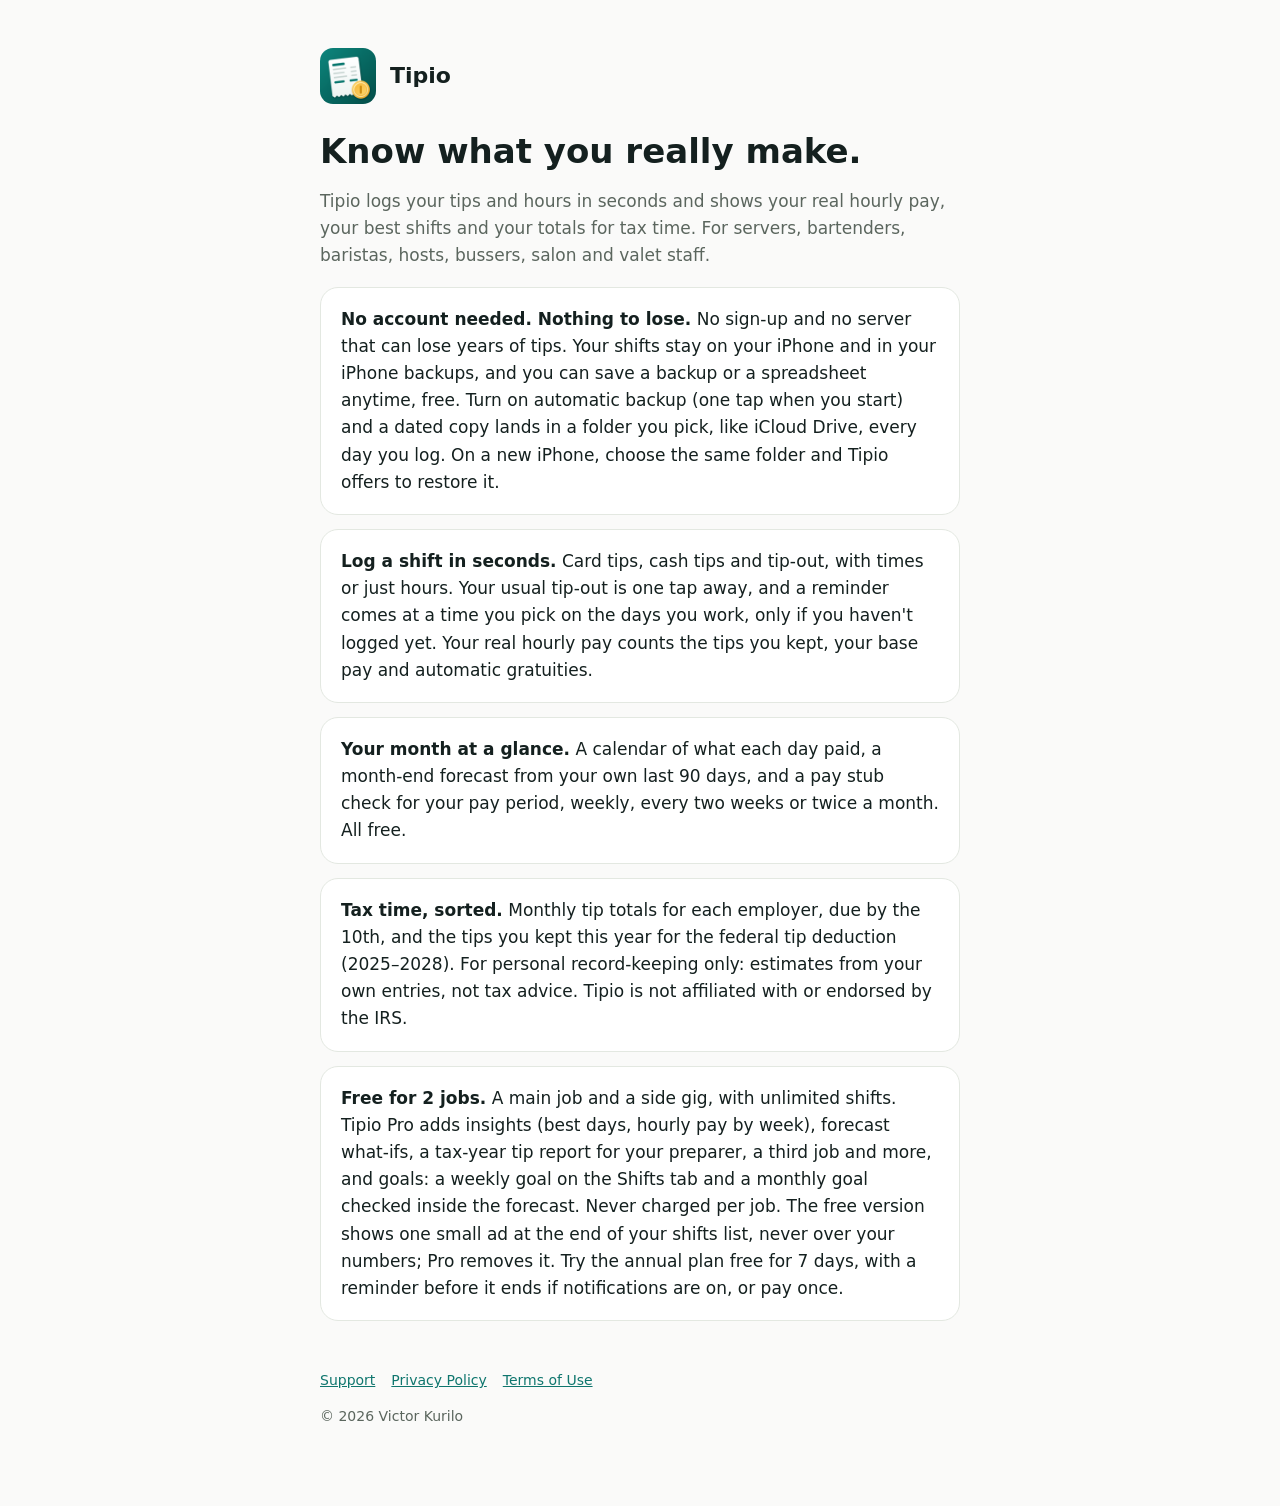
==== tipio/index.html @ 18633068 "Tipio privacy policy, support and home pages" ====
<!doctype html>
<html lang="en"><head>
<meta charset="utf-8"><meta name="viewport" content="width=device-width, initial-scale=1">
<title>Tipio — Tip Tracker & Log</title>
<meta name="description" content="Know what you really make. Tipio logs tips and hours in seconds, shows your real hourly pay and keeps your monthly and tax-year tip totals. No account needed, nothing to lose.">
<link rel="icon" href="favicon.png"><link rel="apple-touch-icon" href="apple-touch-icon.png"><link rel="stylesheet" href="style.css">
</head><body><main>
<header><img src="icon.png" alt=""><a href="./">Tipio</a></header>
<h1>Know what you really make.</h1>
<p>Tipio logs your tips and hours in seconds and shows your real hourly pay, your best shifts and your totals for tax time. For servers, bartenders, baristas, hosts, bussers, salon and valet staff.</p>
<div class="card"><strong>No account needed. Nothing to lose.</strong> No sign-up and no server that can lose years of tips. Your shifts stay on your iPhone and in your iPhone backups, and you can save a backup or a spreadsheet anytime, free. Turn on automatic backup (one tap when you start) and a dated copy lands in a folder you pick, like iCloud Drive, every day you log. On a new iPhone, choose the same folder and Tipio offers to restore it.</div>
<div class="card"><strong>Log a shift in seconds.</strong> Card tips, cash tips and tip-out, with times or just hours. Your usual tip-out is one tap away, and a reminder comes at a time you pick on the days you work, only if you haven't logged yet. Your real hourly pay counts the tips you kept, your base pay and automatic gratuities.</div>
<div class="card"><strong>Your month at a glance.</strong> A calendar of what each day paid, a month-end forecast from your own last 90 days, and a pay stub check for your pay period, weekly, every two weeks or twice a month. All free.</div>
<div class="card"><strong>Tax time, sorted.</strong> Monthly tip totals for each employer, due by the 10th, and the tips you kept this year for the federal tip deduction (2025–2028). For personal record-keeping only: estimates from your own entries, not tax advice. Tipio is not affiliated with or endorsed by the IRS.</div>
<div class="card"><strong>Free for 2 jobs.</strong> A main job and a side gig, with unlimited shifts. Tipio Pro adds insights (best days, hourly pay by week), forecast what-ifs, a tax-year tip report for your preparer, a third job and more, and goals: a weekly goal on the Shifts tab and a monthly goal checked inside the forecast. Never charged per job. The free version shows one small ad at the end of your shifts list, never over your numbers; Pro removes it. Try the annual plan free for 7 days, with a reminder before it ends if notifications are on, or pay once.</div>
<footer><nav><a href="support.html">Support</a><a href="privacy.html">Privacy Policy</a><a href="https://www.apple.com/legal/internet-services/itunes/dev/stdeula/">Terms of Use</a></nav><p>© 2026 Victor Kurilo</p></footer>
</main></body></html>
---- tipio/style.css ----
:root { --bg:#fafaf9; --ink:#14201f; --sub:#5b665e; --accent:#0f766e; --card:#ffffff; --line:#e3e8e1; }
@media (prefers-color-scheme: dark) { :root { --bg:#121315; --ink:#eef3ef; --sub:#a3b0a7; --accent:#2dd4bf; --card:#1c1d20; --line:#2a2c30; } }
* { box-sizing: border-box; }
body { margin:0; background:var(--bg); color:var(--ink); font:17px/1.6 -apple-system, BlinkMacSystemFont, "Segoe UI", system-ui, sans-serif; }
main { max-width: 680px; margin: 0 auto; padding: 48px 20px 64px; }
header { display:flex; align-items:center; gap:14px; margin-bottom: 28px; }
header img { width:56px; height:56px; border-radius:13px; }
header a { color:inherit; text-decoration:none; font-weight:700; font-size:22px; }
h1 { font-size: 34px; line-height:1.15; margin: 8px 0 12px; }
h2 { font-size: 20px; margin-top: 32px; }
p, li { color: var(--sub); } strong { color: var(--ink); }
a { color: var(--accent); }
.card { background:var(--card); border:1px solid var(--line); border-radius:18px; padding: 18px 20px; margin: 14px 0; }
.cta { display:inline-block; background:var(--accent); color:#fff; padding:12px 20px; border-radius:12px; text-decoration:none; font-weight:600; }
footer { margin-top: 48px; font-size: 14px; color: var(--sub); }
nav a { margin-right: 16px; }
.toc { display:flex; flex-wrap:wrap; gap:6px 16px; font-size:15px; margin: 18px 0 8px; }
.toc a { margin:0; }
.table { overflow-x:auto; margin: 14px 0; }
table { border-collapse:collapse; width:100%; font-size:15px; color:var(--sub); }
th, td { text-align:left; vertical-align:top; padding:8px 10px; border-bottom:1px solid var(--line); }
th { color:var(--ink); }
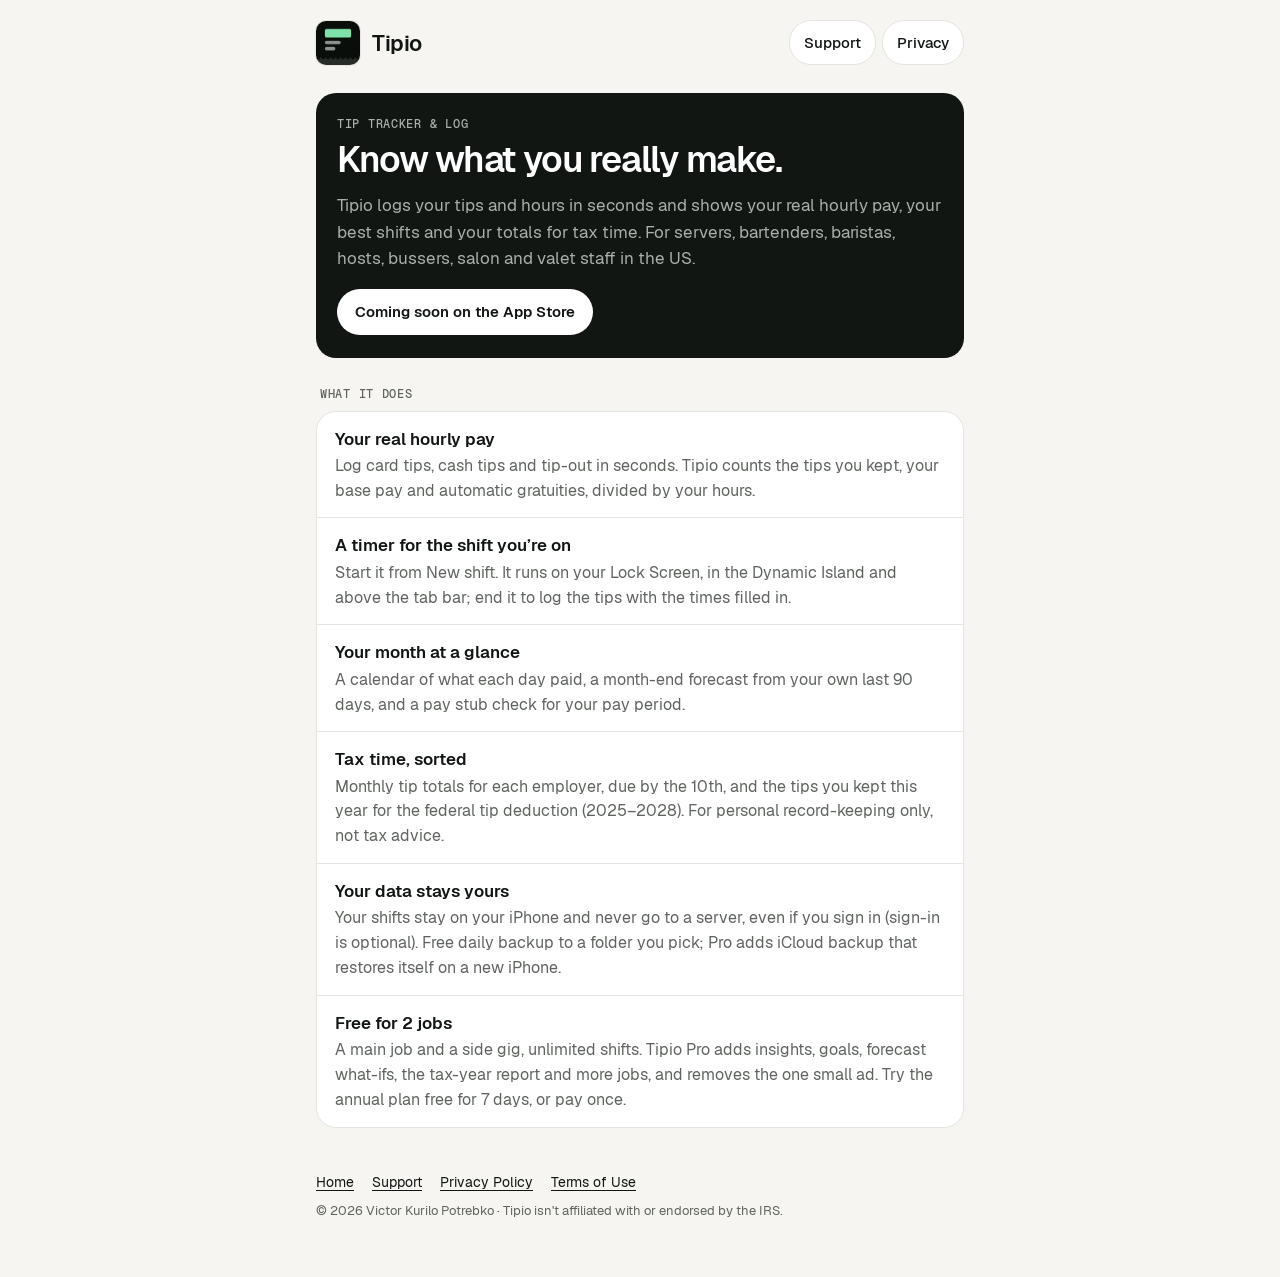
==== commit b32bb6c6: "Tipio pages in the app's look: icon, fonts, colours; FAQ from the app" ====
--- a/tipio/index.html
+++ b/tipio/index.html
@@ -1,17 +1,25 @@
 <!doctype html>
 <html lang="en"><head>
 <meta charset="utf-8"><meta name="viewport" content="width=device-width, initial-scale=1">
-<title>Tipio — Tip Tracker & Log</title>
-<meta name="description" content="Know what you really make. Tipio logs tips and hours in seconds, shows your real hourly pay and keeps your monthly and tax-year tip totals. No account needed, nothing to lose.">
-<link rel="icon" href="favicon.png"><link rel="apple-touch-icon" href="apple-touch-icon.png"><link rel="stylesheet" href="style.css">
+<title>Tipio: Tip Tracker &amp; Log</title>
+<meta name="description" content="Know what you really make. Tipio logs tips and hours in seconds, shows your real hourly pay and keeps your monthly and tax-year tip totals.">
+<meta name="theme-color" content="#F6F5F1" media="(prefers-color-scheme: light)">
+<meta name="theme-color" content="#0B1220" media="(prefers-color-scheme: dark)">
+<link rel="icon" href="favicon.png"><link rel="apple-touch-icon" href="apple-touch-icon.png">
+<link rel="stylesheet" href="style.css">
 </head><body><main>
-<header><img src="icon.png" alt=""><a href="./">Tipio</a></header>
-<h1>Know what you really make.</h1>
-<p>Tipio logs your tips and hours in seconds and shows your real hourly pay, your best shifts and your totals for tax time. For servers, bartenders, baristas, hosts, bussers, salon and valet staff.</p>
-<div class="card"><strong>No account needed. Nothing to lose.</strong> No sign-up and no server that can lose years of tips. Your shifts stay on your iPhone and in your iPhone backups, and you can save a backup or a spreadsheet anytime, free. Turn on automatic backup (one tap when you start) and a dated copy lands in a folder you pick, like iCloud Drive, every day you log. On a new iPhone, choose the same folder and Tipio offers to restore it.</div>
-<div class="card"><strong>Log a shift in seconds.</strong> Card tips, cash tips and tip-out, with times or just hours. Your usual tip-out is one tap away, and a reminder comes at a time you pick on the days you work, only if you haven't logged yet. Your real hourly pay counts the tips you kept, your base pay and automatic gratuities.</div>
-<div class="card"><strong>Your month at a glance.</strong> A calendar of what each day paid, a month-end forecast from your own last 90 days, and a pay stub check for your pay period, weekly, every two weeks or twice a month. All free.</div>
-<div class="card"><strong>Tax time, sorted.</strong> Monthly tip totals for each employer, due by the 10th, and the tips you kept this year for the federal tip deduction (2025–2028). For personal record-keeping only: estimates from your own entries, not tax advice. Tipio is not affiliated with or endorsed by the IRS.</div>
-<div class="card"><strong>Free for 2 jobs.</strong> A main job and a side gig, with unlimited shifts. Tipio Pro adds insights (best days, hourly pay by week), forecast what-ifs, a tax-year tip report for your preparer, a third job and more, and goals: a weekly goal on the Shifts tab and a monthly goal checked inside the forecast. Never charged per job. The free version shows one small ad at the end of your shifts list, never over your numbers; Pro removes it. Try the annual plan free for 7 days, with a reminder before it ends if notifications are on, or pay once.</div>
-<footer><nav><a href="support.html">Support</a><a href="privacy.html">Privacy Policy</a><a href="https://www.apple.com/legal/internet-services/itunes/dev/stdeula/">Terms of Use</a></nav><p>© 2026 Victor Kurilo</p></footer>
+<header class="top"><a class="brand" href="./"><img src="icon.png" alt="" width="44" height="44"><span>Tipio</span></a>
+<nav aria-label="Site"><a href="support.html">Support</a><a href="privacy.html">Privacy</a></nav></header>
+
+<section class="hero card ink"><p class="label on-ink">Tip tracker &amp; log</p><h1>Know what you really make.</h1><p>Tipio logs your tips and hours in seconds and shows your real hourly pay, your best shifts and your totals for tax time. For servers, bartenders, baristas, hosts, bussers, salon and valet staff in the US.</p><p class="soon">Coming soon on the App Store</p></section>
+<p class="label">What it does</p><div class="card list">
+<div class="row"><strong>Your real hourly pay</strong><p>Log card tips, cash tips and tip-out in seconds. Tipio counts the tips you kept, your base pay and automatic gratuities, divided by your hours.</p></div>
+<div class="row"><strong>A timer for the shift you’re on</strong><p>Start it from New shift. It runs on your Lock Screen, in the Dynamic Island and above the tab bar; end it to log the tips with the times filled in.</p></div>
+<div class="row"><strong>Your month at a glance</strong><p>A calendar of what each day paid, a month-end forecast from your own last 90 days, and a pay stub check for your pay period.</p></div>
+<div class="row"><strong>Tax time, sorted</strong><p>Monthly tip totals for each employer, due by the 10th, and the tips you kept this year for the federal tip deduction (2025–2028). For personal record-keeping only, not tax advice.</p></div>
+<div class="row"><strong>Your data stays yours</strong><p>Your shifts stay on your iPhone and never go to a server, even if you sign in (sign-in is optional). Free daily backup to a folder you pick; Pro adds iCloud backup that restores itself on a new iPhone.</p></div>
+<div class="row"><strong>Free for 2 jobs</strong><p>A main job and a side gig, unlimited shifts. Tipio Pro adds insights, goals, forecast what-ifs, the tax-year report and more jobs, and removes the one small ad. Try the annual plan free for 7 days, or pay once.</p></div>
+</div>
+<footer><nav aria-label="Legal"><a href="./">Home</a><a href="support.html">Support</a><a href="privacy.html">Privacy Policy</a><a href="https://www.apple.com/legal/internet-services/itunes/dev/stdeula/">Terms of Use</a></nav>
+<p>© 2026 Victor Kurilo Potrebko · Tipio isn't affiliated with or endorsed by the IRS.</p></footer>
 </main></body></html>
--- a/tipio/style.css
+++ b/tipio/style.css
@@ -1,22 +1,98 @@
-:root { --bg:#fafaf9; --ink:#14201f; --sub:#5b665e; --accent:#0f766e; --card:#ffffff; --line:#e3e8e1; }
-@media (prefers-color-scheme: dark) { :root { --bg:#121315; --ink:#eef3ef; --sub:#a3b0a7; --accent:#2dd4bf; --card:#1c1d20; --line:#2a2c30; } }
+/* Tipio's website in the app's own look: light = theme 1 "Ink & Tangerine"
+   (paper, white cards, ink), dark = theme 4 "Midnight Mint" (navy, mint links),
+   Geist with Geist Mono section labels, values from Sources/Shared/DesignSystem/Tokens.swift. */
+@font-face { font-family: "Geist"; src: url("fonts/Geist-Regular.ttf") format("truetype"); font-weight: 400; font-display: swap; }
+@font-face { font-family: "Geist"; src: url("fonts/Geist-Medium.ttf") format("truetype"); font-weight: 500; font-display: swap; }
+@font-face { font-family: "Geist"; src: url("fonts/Geist-SemiBold.ttf") format("truetype"); font-weight: 600; font-display: swap; }
+@font-face { font-family: "Geist Mono"; src: url("fonts/GeistMono-Medium.ttf") format("truetype"); font-weight: 500; font-display: swap; }
+
+:root {
+  --paper: #F6F5F1; --card: #FFFFFF; --edge: #E6E4DE; --ink: #111613; --text: #111613;
+  --muted: #5F645F; --tertiary: #6E746F; --link: #111613; --mint: #7DE0A8;
+  --inkSurface: #111613; --onInk: #FFFFFF; --onInkSec: #A9B0AA; --accent: #FF6A3D;
+  color-scheme: light;
+}
+@media (prefers-color-scheme: dark) {
+  :root {
+    --paper: #0B1220; --card: #141C2E; --edge: #24304A; --ink: #E8EEF8; --text: #E8EEF8;
+    --muted: #94A3B8; --tertiary: #8493AB; --link: #5EEAD4; --mint: #5EEAD4;
+    --inkSurface: #070C17; --onInk: #E8EEF8; --onInkSec: #9FADC1; --accent: #5EEAD4;
+    color-scheme: dark;
+  }
+}
+
 * { box-sizing: border-box; }
-body { margin:0; background:var(--bg); color:var(--ink); font:17px/1.6 -apple-system, BlinkMacSystemFont, "Segoe UI", system-ui, sans-serif; }
-main { max-width: 680px; margin: 0 auto; padding: 48px 20px 64px; }
-header { display:flex; align-items:center; gap:14px; margin-bottom: 28px; }
-header img { width:56px; height:56px; border-radius:13px; }
-header a { color:inherit; text-decoration:none; font-weight:700; font-size:22px; }
-h1 { font-size: 34px; line-height:1.15; margin: 8px 0 12px; }
-h2 { font-size: 20px; margin-top: 32px; }
-p, li { color: var(--sub); } strong { color: var(--ink); }
-a { color: var(--accent); }
-.card { background:var(--card); border:1px solid var(--line); border-radius:18px; padding: 18px 20px; margin: 14px 0; }
-.cta { display:inline-block; background:var(--accent); color:#fff; padding:12px 20px; border-radius:12px; text-decoration:none; font-weight:600; }
-footer { margin-top: 48px; font-size: 14px; color: var(--sub); }
-nav a { margin-right: 16px; }
-.toc { display:flex; flex-wrap:wrap; gap:6px 16px; font-size:15px; margin: 18px 0 8px; }
-.toc a { margin:0; }
-.table { overflow-x:auto; margin: 14px 0; }
-table { border-collapse:collapse; width:100%; font-size:15px; color:var(--sub); }
-th, td { text-align:left; vertical-align:top; padding:8px 10px; border-bottom:1px solid var(--line); }
-th { color:var(--ink); }
+body { margin: 0; background: var(--paper); color: var(--text);
+  font: 17px/1.55 "Geist", -apple-system, BlinkMacSystemFont, system-ui, sans-serif;
+  -webkit-font-smoothing: antialiased; }
+main { max-width: 680px; margin: 0 auto; padding: 20px 16px 56px; }
+a { color: var(--link); text-underline-offset: 3px; text-decoration-thickness: 1px; }
+p { margin: 0 0 10px; }
+p:last-child { margin-bottom: 0; }
+strong { font-weight: 600; color: var(--text); }
+
+/* Header: the app icon and the name, like the welcome screen's mark. */
+.top { display: flex; align-items: center; justify-content: space-between; gap: 12px; margin-bottom: 28px; }
+.brand { display: flex; align-items: center; gap: 12px; color: var(--text); text-decoration: none;
+  font-weight: 600; font-size: 22px; letter-spacing: -0.02em; }
+.brand img { width: 44px; height: 44px; border-radius: 10px; box-shadow: 0 0 0 1px var(--edge); }
+.top nav { display: flex; gap: 6px; }
+.top nav a { text-decoration: none; font-size: 15px; font-weight: 500; color: var(--text);
+  padding: 10px 14px; border-radius: 22px; background: var(--card); border: 1px solid var(--edge); }
+
+h1 { font-size: 34px; line-height: 1.15; font-weight: 600; letter-spacing: -0.04em; margin: 0 0 12px; }
+.lede { color: var(--muted); }
+.meta { font-family: "Geist Mono", ui-monospace, monospace; font-size: 12px; letter-spacing: 0.04em;
+  text-transform: uppercase; color: var(--tertiary); }
+
+/* The app's section label: Geist Mono caps over a card, inset 4 pt. */
+.label { font-family: "Geist Mono", ui-monospace, monospace; font-size: 12px; font-weight: 500;
+  letter-spacing: 0.06em; text-transform: uppercase; color: var(--muted); margin: 28px 4px 8px; line-height: 1.4; }
+h2.label { margin-top: 32px; }
+
+.card { background: var(--card); border: 1px solid var(--edge); border-radius: 20px; }
+.card.pad { padding: 16px 18px; }
+.card p, .card li { color: var(--muted); }
+.card ul { margin: 0; padding-left: 20px; }
+.card li { margin: 6px 0; }
+.small { font-size: 15px; }
+
+/* The ink card (the app's "Best day" card, the timer card). */
+.card.ink { background: var(--inkSurface); border-color: transparent; color: var(--onInk); }
+.card.ink p, .card.ink li { color: var(--onInkSec); }
+.card.ink strong, .card.ink h1 { color: var(--onInk); }
+.card.ink a { color: var(--mint); }
+.label.on-ink { color: var(--mint); margin: 0 0 6px; }
+@media (prefers-color-scheme: dark) { .card.ink { border-color: rgba(94, 234, 212, 0.18); } }
+
+.hero { padding: 22px 20px; margin-bottom: 8px; }
+.hero h1 { font-size: 36px; }
+.soon { display: inline-block; margin-top: 8px !important; padding: 11px 18px; border-radius: 24px;
+  background: var(--onInk); color: var(--inkSurface) !important; font-weight: 600; font-size: 15px; }
+
+/* Rows in a card with hairlines between them, like Settings. */
+.list > * + * { border-top: 1px solid var(--edge); }
+.row { padding: 14px 18px; }
+.row strong { display: block; margin-bottom: 2px; }
+.row p { margin: 0; font-size: 16px; }
+
+/* Help & FAQ rows: the question, a chevron, the answer when open. */
+details summary { list-style: none; cursor: pointer; display: flex; align-items: baseline; justify-content: space-between;
+  gap: 12px; padding: 15px 18px; min-height: 52px; font-weight: 500; color: var(--text); }
+details summary::-webkit-details-marker { display: none; }
+details summary:focus-visible { outline: 2px solid var(--link); outline-offset: -2px; border-radius: 20px; }
+details .chev { flex: none; color: var(--tertiary); transition: transform .2s ease; transform: translateY(2px); }
+details[open] .chev { transform: translateY(2px) rotate(180deg); }
+details p { padding: 0 18px 14px; margin: 0; font-size: 16px; }
+
+/* Policy contents and tables. */
+.toc { display: flex; flex-wrap: wrap; gap: 4px 16px; font-size: 15px; margin: 16px 0 4px; }
+.table { overflow-x: auto; margin: 12px -4px; }
+table { border-collapse: collapse; width: 100%; font-size: 14px; color: var(--muted); min-width: 520px; }
+th, td { text-align: left; vertical-align: top; padding: 8px 10px; border-bottom: 1px solid var(--edge); }
+th { color: var(--text); font-weight: 600; }
+.sec { scroll-margin-top: 16px; }
+
+footer { margin-top: 44px; font-size: 14px; color: var(--muted); }
+footer nav { display: flex; flex-wrap: wrap; gap: 6px 18px; margin-bottom: 8px; }
+footer p { font-size: 13px; }
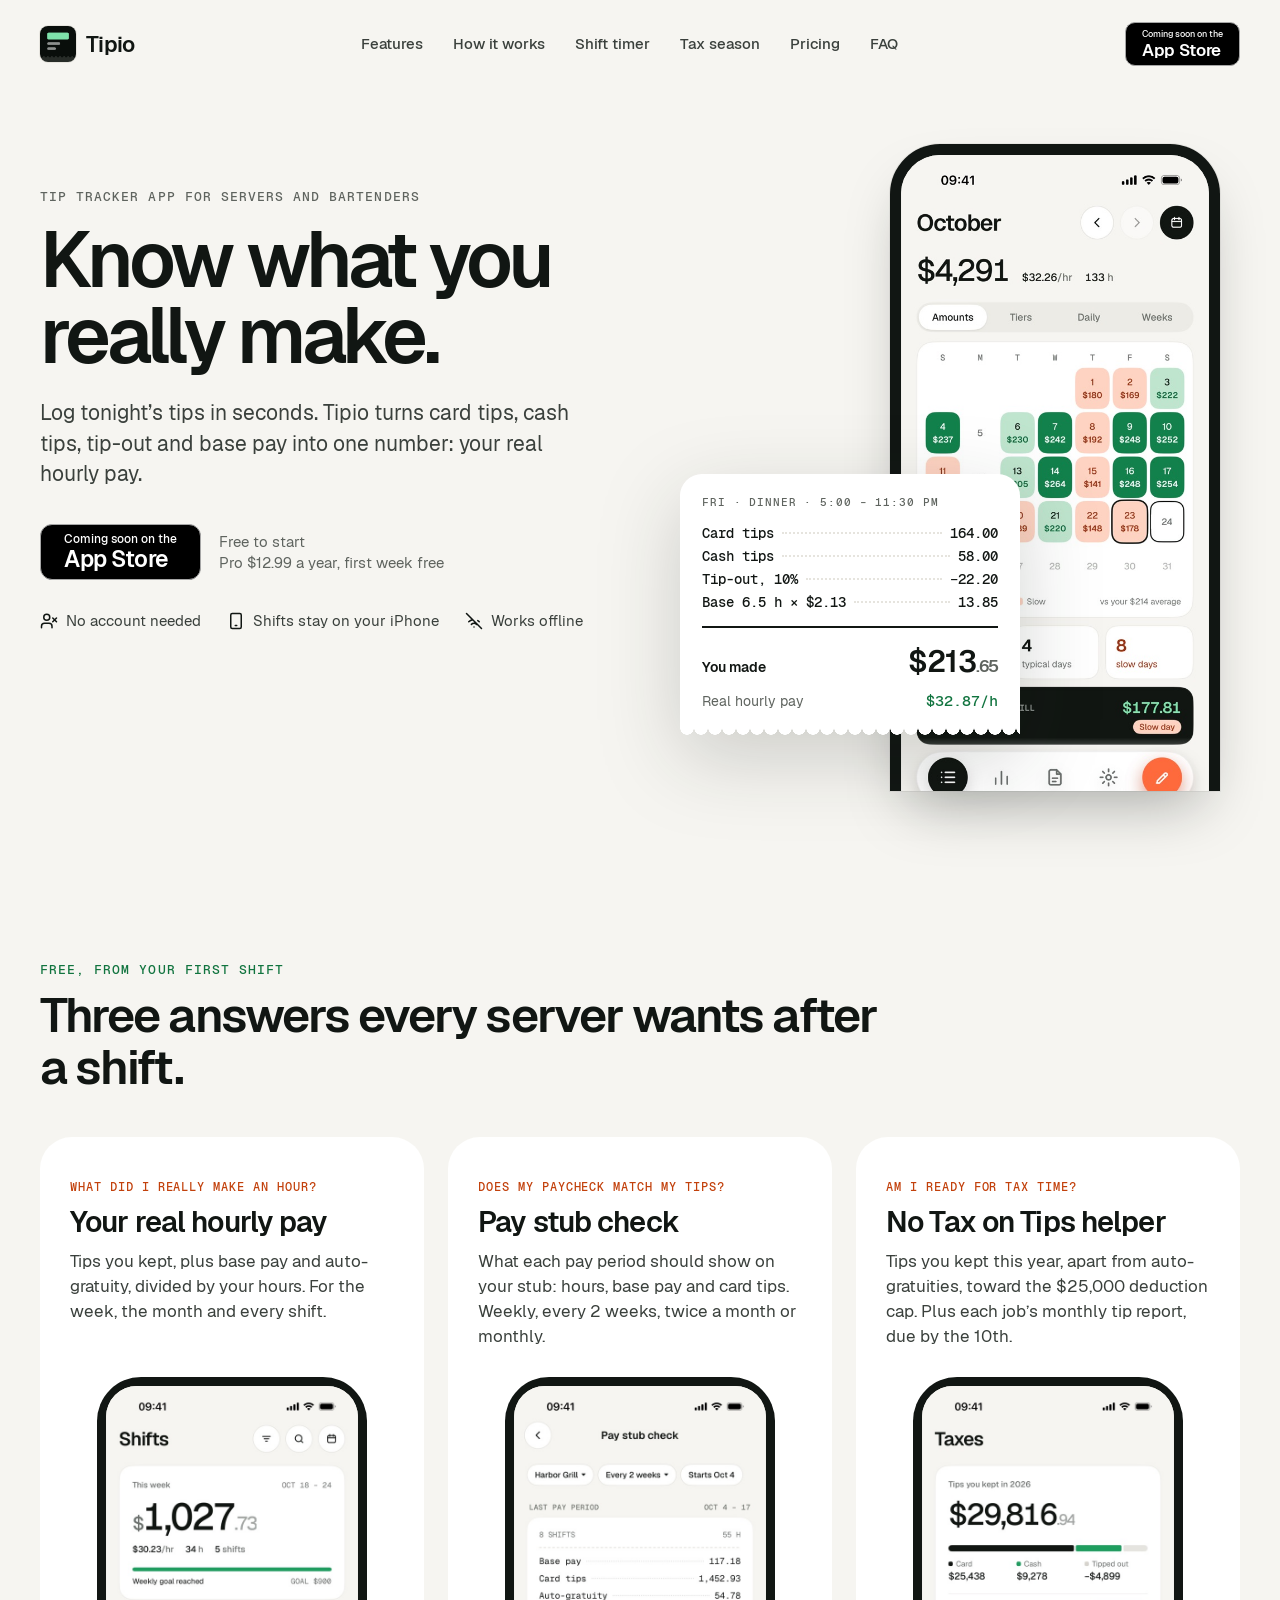
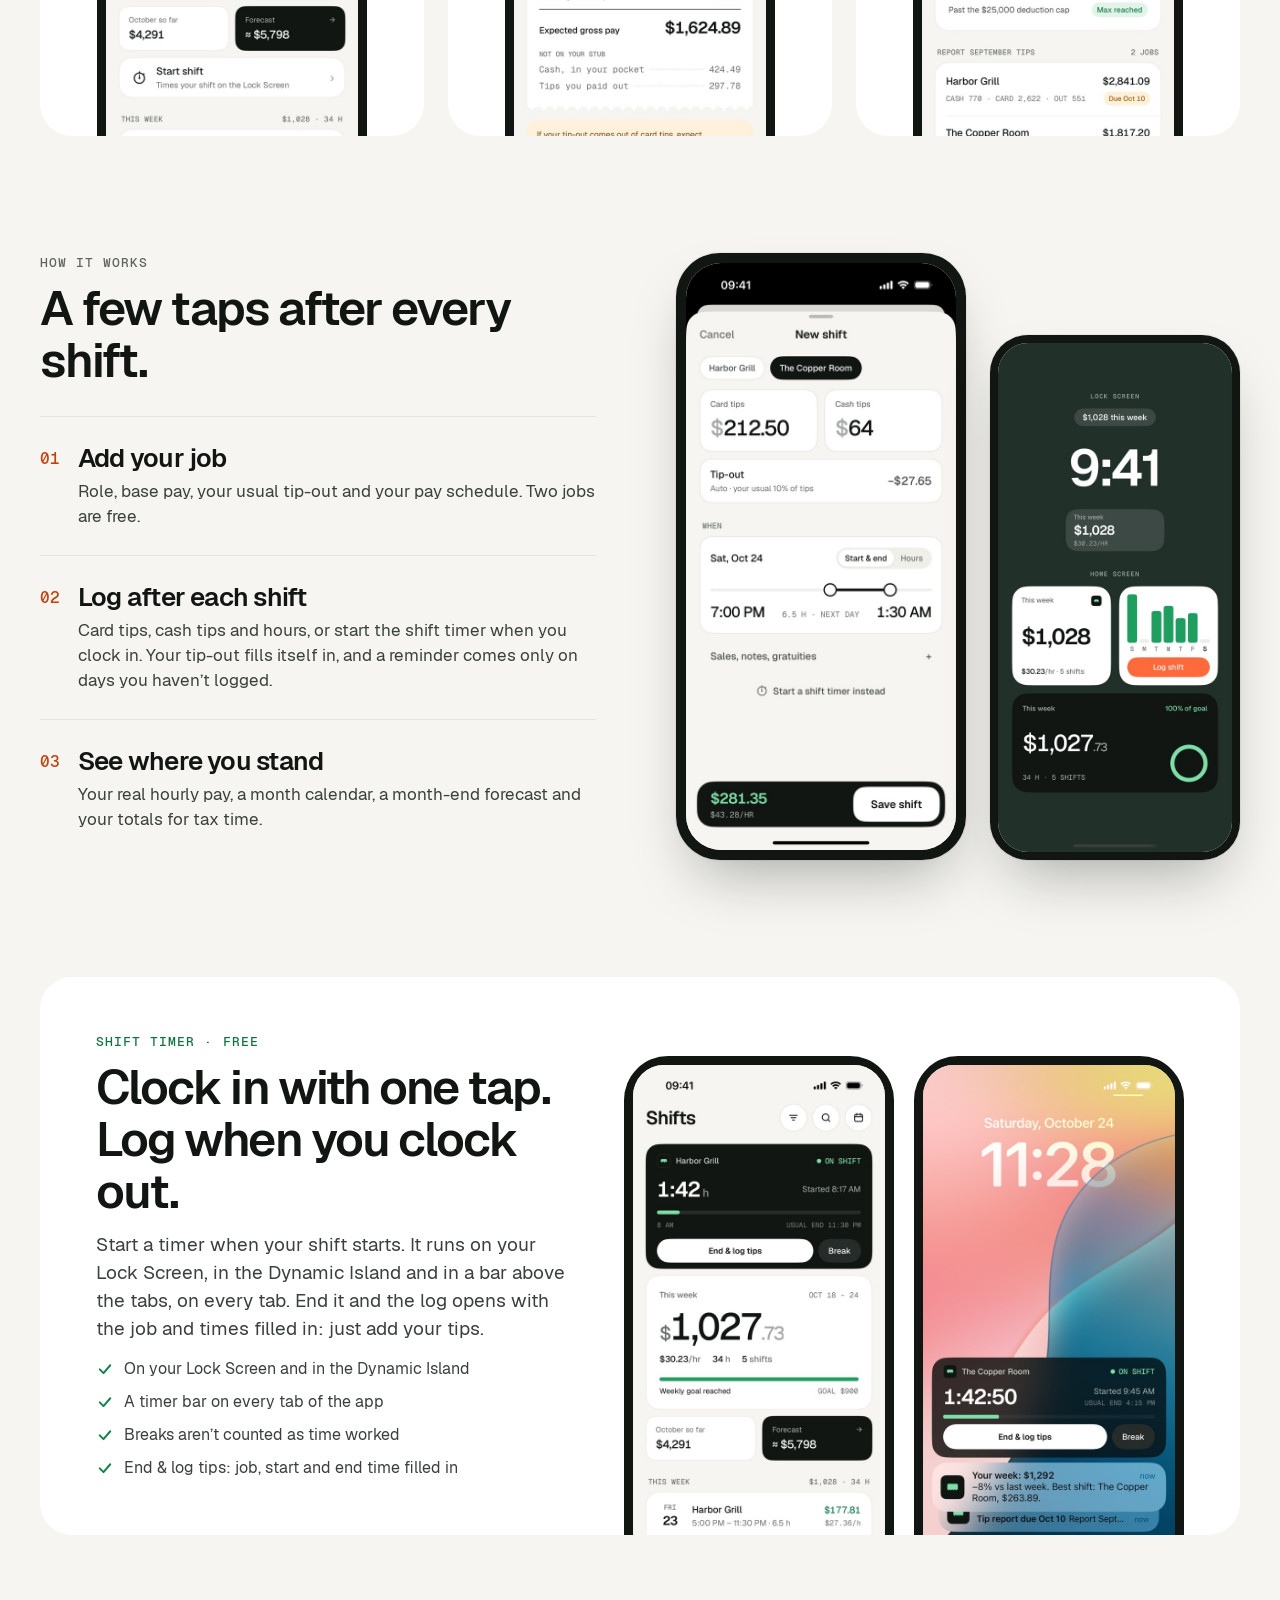
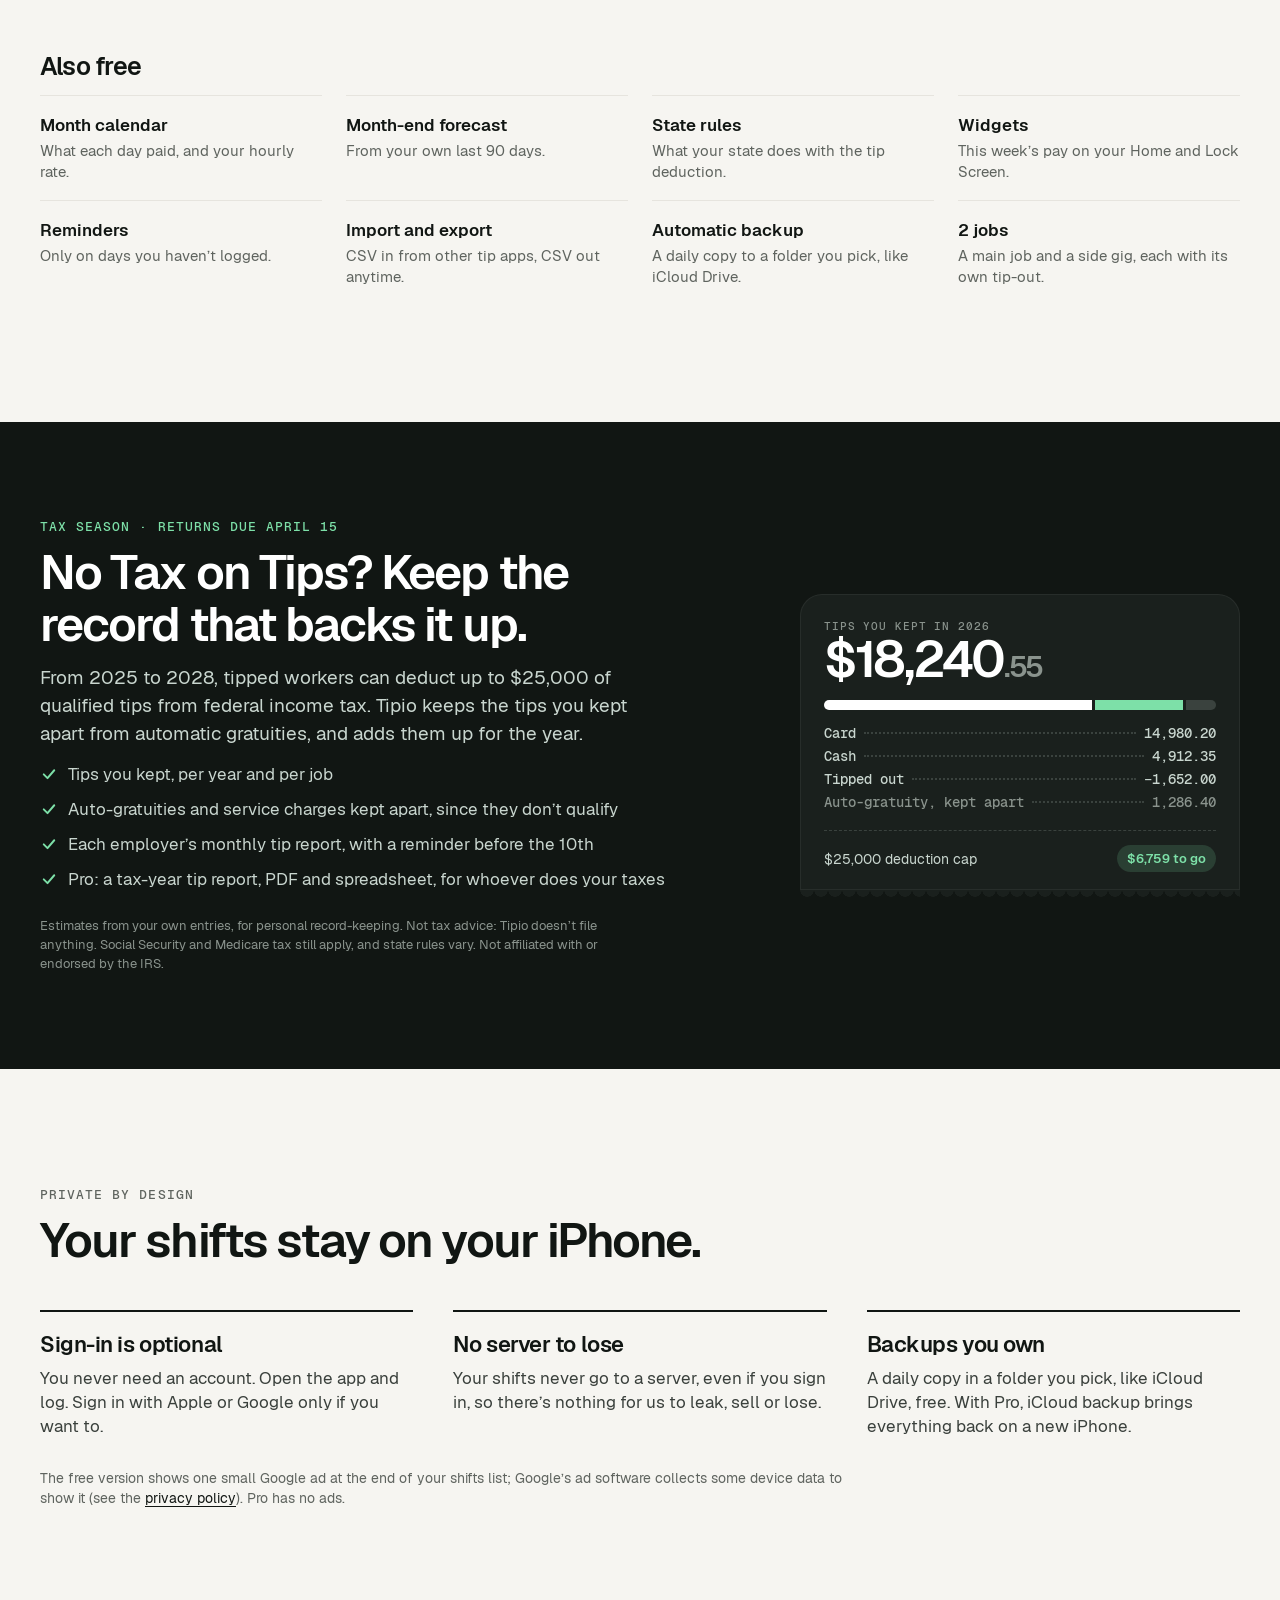
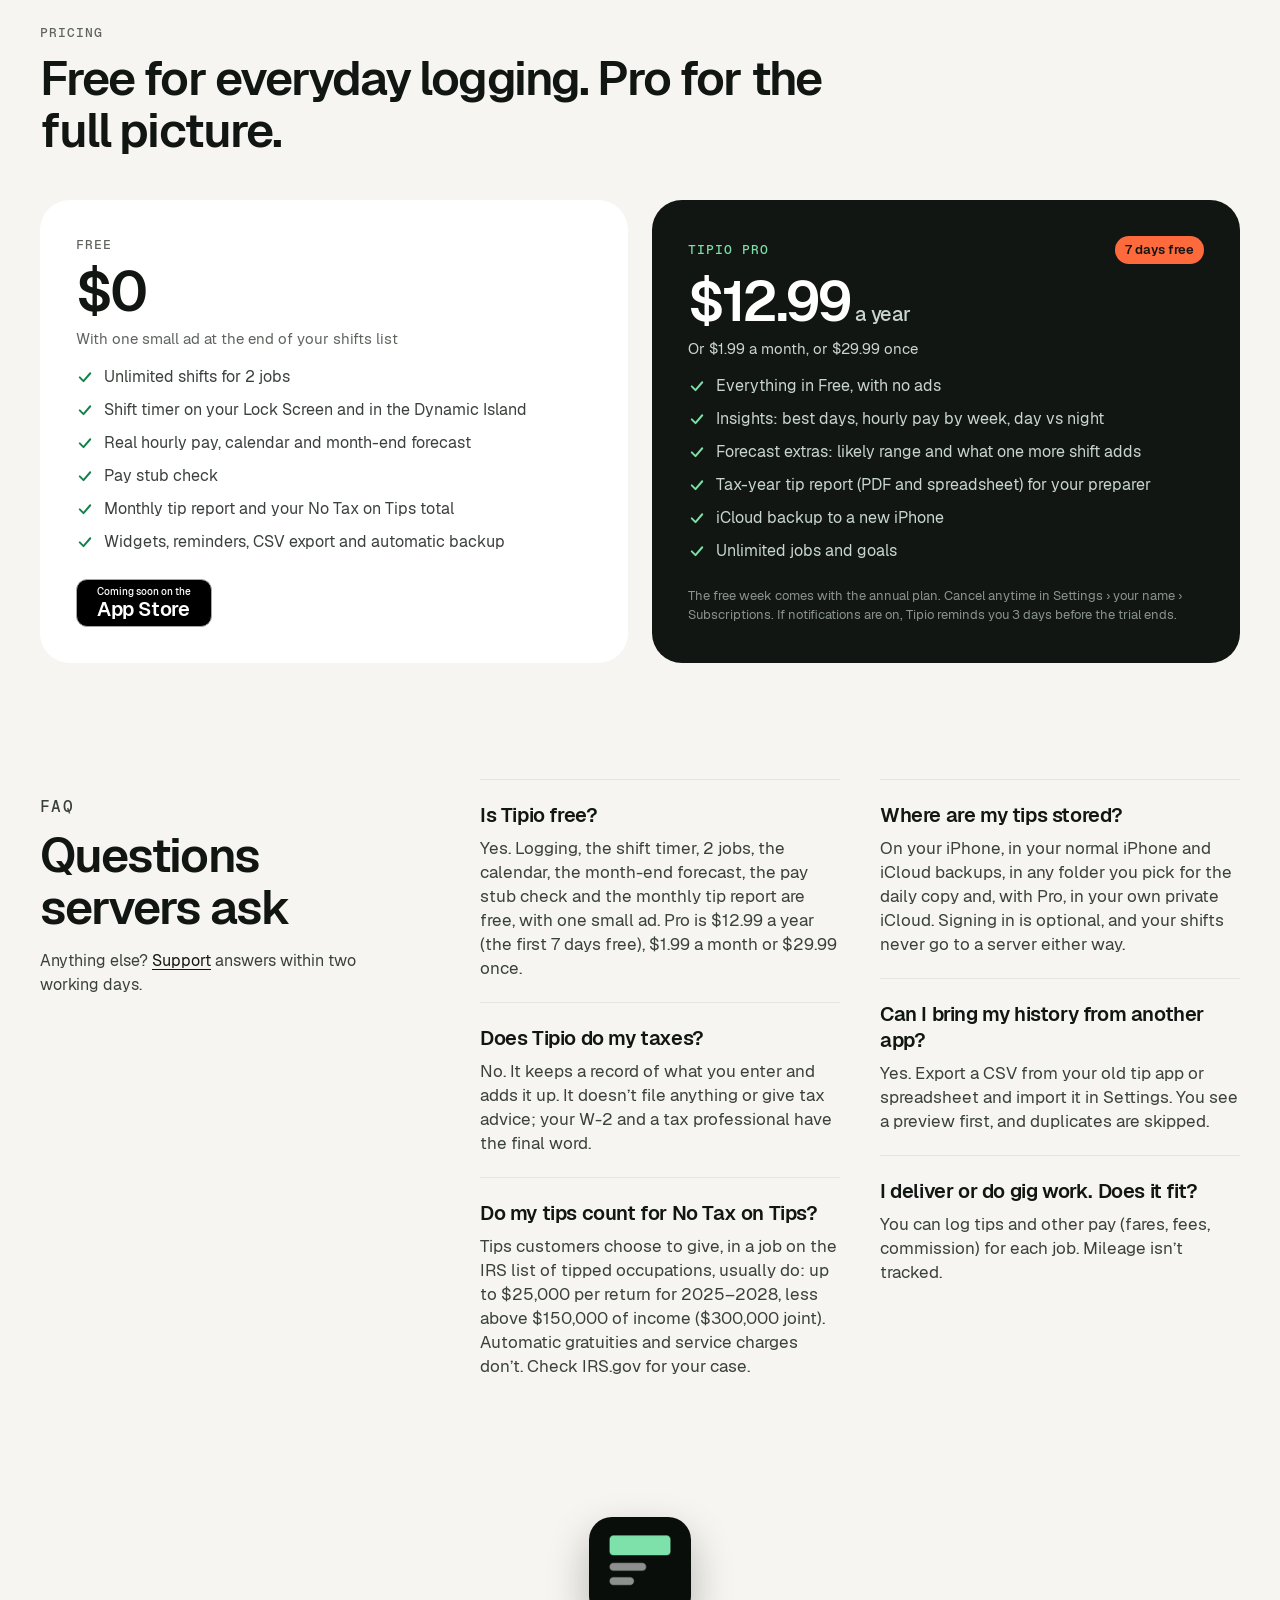
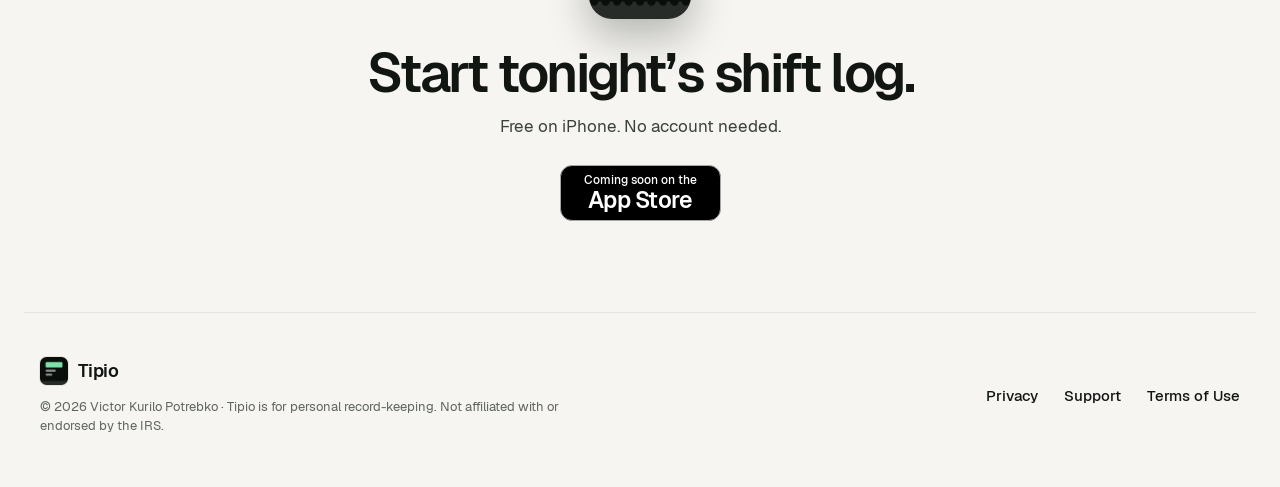
==== commit 55bcd362: "Tipio home page from the landing page design (direction A)" ====
--- a/tipio/index.html
+++ b/tipio/index.html
@@ -1,25 +1,277 @@
 <!doctype html>
 <html lang="en"><head>
 <meta charset="utf-8"><meta name="viewport" content="width=device-width, initial-scale=1">
-<title>Tipio: Tip Tracker &amp; Log</title>
-<meta name="description" content="Know what you really make. Tipio logs tips and hours in seconds, shows your real hourly pay and keeps your monthly and tax-year tip totals.">
+<title>Tipio: Tip Tracker App &amp; Server Tip Log for iPhone</title>
+<meta name="description" content="Log tips and hours in seconds and see your real hourly pay. A private server tip log with a pay stub check and No Tax on Tips totals. Free.">
+<meta property="og:type" content="website">
+<meta property="og:title" content="Tipio: Tip Tracker App &amp; Server Tip Log for iPhone">
+<meta property="og:description" content="Log tips and hours in seconds and see your real hourly pay. A private server tip log with a pay stub check and No Tax on Tips totals. Free.">
 <meta name="theme-color" content="#F6F5F1" media="(prefers-color-scheme: light)">
 <meta name="theme-color" content="#0B1220" media="(prefers-color-scheme: dark)">
 <link rel="icon" href="favicon.png"><link rel="apple-touch-icon" href="apple-touch-icon.png">
+<link rel="preload" href="fonts/Geist-SemiBold.ttf" as="font" type="font/ttf" crossorigin>
 <link rel="stylesheet" href="style.css">
-</head><body><main>
-<header class="top"><a class="brand" href="./"><img src="icon.png" alt="" width="44" height="44"><span>Tipio</span></a>
-<nav aria-label="Site"><a href="support.html">Support</a><a href="privacy.html">Privacy</a></nav></header>
-
-<section class="hero card ink"><p class="label on-ink">Tip tracker &amp; log</p><h1>Know what you really make.</h1><p>Tipio logs your tips and hours in seconds and shows your real hourly pay, your best shifts and your totals for tax time. For servers, bartenders, baristas, hosts, bussers, salon and valet staff in the US.</p><p class="soon">Coming soon on the App Store</p></section>
-<p class="label">What it does</p><div class="card list">
-<div class="row"><strong>Your real hourly pay</strong><p>Log card tips, cash tips and tip-out in seconds. Tipio counts the tips you kept, your base pay and automatic gratuities, divided by your hours.</p></div>
-<div class="row"><strong>A timer for the shift you’re on</strong><p>Start it from New shift. It runs on your Lock Screen, in the Dynamic Island and above the tab bar; end it to log the tips with the times filled in.</p></div>
-<div class="row"><strong>Your month at a glance</strong><p>A calendar of what each day paid, a month-end forecast from your own last 90 days, and a pay stub check for your pay period.</p></div>
-<div class="row"><strong>Tax time, sorted</strong><p>Monthly tip totals for each employer, due by the 10th, and the tips you kept this year for the federal tip deduction (2025–2028). For personal record-keeping only, not tax advice.</p></div>
-<div class="row"><strong>Your data stays yours</strong><p>Your shifts stay on your iPhone and never go to a server, even if you sign in (sign-in is optional). Free daily backup to a folder you pick; Pro adds iCloud backup that restores itself on a new iPhone.</p></div>
-<div class="row"><strong>Free for 2 jobs</strong><p>A main job and a side gig, unlimited shifts. Tipio Pro adds insights, goals, forecast what-ifs, the tax-year report and more jobs, and removes the one small ad. Try the annual plan free for 7 days, or pay once.</p></div>
-</div>
-<footer><nav aria-label="Legal"><a href="./">Home</a><a href="support.html">Support</a><a href="privacy.html">Privacy Policy</a><a href="https://www.apple.com/legal/internet-services/itunes/dev/stdeula/">Terms of Use</a></nav>
-<p>© 2026 Victor Kurilo Potrebko · Tipio isn't affiliated with or endorsed by the IRS.</p></footer>
-</main></body></html>
+<script type="application/ld+json">
+{"@context":"https://schema.org","@type":"SoftwareApplication","name":"Tipio","operatingSystem":"iOS","applicationCategory":"FinanceApplication",
+ "description":"Log tips and hours in seconds and see your real hourly pay. A private server tip log with a pay stub check and No Tax on Tips totals.",
+ "offers":{"@type":"Offer","price":"0","priceCurrency":"USD"}}
+</script>
+<script type="application/ld+json">
+{"@context":"https://schema.org","@type":"FAQPage","mainEntity":[
+ {"@type":"Question","name":"Is Tipio free?","acceptedAnswer":{"@type":"Answer","text":"Yes. Logging, the shift timer, 2 jobs, the calendar, the month-end forecast, the pay stub check and the monthly tip report are free, with one small ad. Pro is $12.99 a year (the first 7 days free), $1.99 a month or $29.99 once."}},
+ {"@type":"Question","name":"Does Tipio do my taxes?","acceptedAnswer":{"@type":"Answer","text":"No. It keeps a record of what you enter and adds it up. It doesn't file anything or give tax advice; your W-2 and a tax professional have the final word."}},
+ {"@type":"Question","name":"Do my tips count for No Tax on Tips?","acceptedAnswer":{"@type":"Answer","text":"Tips customers choose to give, in a job on the IRS list of tipped occupations, usually do: up to $25,000 per return for 2025–2028, less above $150,000 of income ($300,000 joint). Automatic gratuities and service charges don't. Check IRS.gov for your case."}},
+ {"@type":"Question","name":"Where are my tips stored?","acceptedAnswer":{"@type":"Answer","text":"On your iPhone, in your normal iPhone and iCloud backups, in any folder you pick for the daily copy and, with Pro, in your own private iCloud. Signing in is optional, and your shifts never go to a server either way."}},
+ {"@type":"Question","name":"Can I bring my history from another app?","acceptedAnswer":{"@type":"Answer","text":"Yes. Export a CSV from your old tip app or spreadsheet and import it in Settings. You see a preview first, and duplicates are skipped."}},
+ {"@type":"Question","name":"I deliver or do gig work. Does it fit?","acceptedAnswer":{"@type":"Answer","text":"You can log tips and other pay (fares, fees, commission) for each job. Mileage isn't tracked."}}
+]}
+</script>
+</head><body class="lp">
+<svg width="0" height="0" style="position:absolute" aria-hidden="true">
+<symbol id="i-check" viewBox="0 0 24 24"><path d="M5 12.5 10 17.5 19 7" fill="none" stroke="currentColor" stroke-width="2.6" stroke-linecap="round" stroke-linejoin="round"/></symbol>
+<symbol id="i-user" viewBox="0 0 24 24"><path d="M16 21v-2a4 4 0 0 0-4-4H6a4 4 0 0 0-4 4v2M9 11a4 4 0 1 0 0-8 4 4 0 0 0 0 8M17 8l5 5M22 8l-5 5" fill="none" stroke="currentColor" stroke-width="2" stroke-linecap="round" stroke-linejoin="round"/></symbol>
+<symbol id="i-phone" viewBox="0 0 24 24"><path d="M7 2h10a2 2 0 0 1 2 2v16a2 2 0 0 1-2 2H7a2 2 0 0 1-2-2V4a2 2 0 0 1 2-2ZM11 18h2" fill="none" stroke="currentColor" stroke-width="2" stroke-linecap="round" stroke-linejoin="round"/></symbol>
+<symbol id="i-offline" viewBox="0 0 24 24"><path d="M2 2l20 20M8.5 16.5a5 5 0 0 1 7 0M5 13a10 10 0 0 1 5.2-2.8M19 13a10 10 0 0 0-2-1.5M12 20h.01" fill="none" stroke="currentColor" stroke-width="2" stroke-linecap="round" stroke-linejoin="round"/></symbol>
+</svg>
+
+<header class="lp-top wrap">
+  <a class="lp-brand" href="./"><img src="icon.png" alt="" width="36" height="36"><span>Tipio</span></a>
+  <nav class="lp-nav" aria-label="Sections">
+    <a href="#features">Features</a><a href="#how">How it works</a><a href="#timer">Shift timer</a><a href="#taxes">Tax season</a><a href="#pricing">Pricing</a><a href="#faq">FAQ</a>
+  </nav>
+  <span class="store sm"><small>Coming soon on the</small><b>App Store</b></span>
+  <details class="lp-menu">
+    <summary aria-label="Menu"><svg width="20" height="20" viewBox="0 0 24 24" fill="none" stroke="currentColor" stroke-width="2.2" stroke-linecap="round" aria-hidden="true"><path d="M4 7h16M4 12h16M4 17h16"/></svg></summary>
+    <nav aria-label="Sections">
+      <a href="#features">Features</a><a href="#how">How it works</a><a href="#timer">Shift timer</a><a href="#taxes">Tax season</a><a href="#pricing">Pricing</a><a href="#faq">FAQ</a><a href="support.html">Support</a>
+    </nav>
+  </details>
+</header>
+
+<main id="main">
+<section class="lp-hero wrap">
+  <div>
+    <h1 class="eyebrow">Tip tracker app for servers and bartenders</h1>
+    <p class="display">Know what you really make.</p>
+    <p class="copy">Log tonight’s tips in seconds. Tipio turns card tips, cash tips, tip-out and base pay into one number: your real hourly pay.</p>
+    <div class="cta"><span class="store lg"><small>Coming soon on the</small><b>App Store</b></span><p>Free to start<br>Pro $12.99 a year, first week free</p></div>
+    <ul class="chips">
+      <li><svg width="18" height="18" aria-hidden="true"><use href="#i-user"/></svg>No account needed</li>
+      <li><svg width="18" height="18" aria-hidden="true"><use href="#i-phone"/></svg>Shifts stay on your iPhone</li>
+      <li><svg width="18" height="18" aria-hidden="true"><use href="#i-offline"/></svg>Works offline</li>
+    </ul>
+  </div>
+  <div class="hero-art">
+    <div class="phone cut lift"><div class="screen"><picture><source srcset="shots/calendar-dark.jpg" media="(prefers-color-scheme: dark)"><img src="shots/calendar-light.jpg" width="552" height="1200" alt="Tipio’s month calendar: what each day of October paid, colored great, typical or slow, with $4,291 earned at $32.26 an hour."></picture></div></div>
+    <div class="receipt" role="group" aria-label="Example shift">
+      <div class="body">
+        <p class="eyebrow">Fri · dinner · 5:00 – 11:30 PM</p>
+        <ul class="lines">
+          <li><span>Card tips</span><i></i><span>164.00</span></li>
+          <li><span>Cash tips</span><i></i><span>58.00</span></li>
+          <li><span>Tip-out, 10%</span><i></i><span>−22.20</span></li>
+          <li><span>Base 6.5 h × $2.13</span><i></i><span>13.85</span></li>
+        </ul>
+        <div class="total"><span>You made</span><b>$213<small>.65</small></b></div>
+        <div class="rate"><span>Real hourly pay</span><b>$32.87/h</b></div>
+      </div>
+    </div>
+  </div>
+</section>
+
+<section id="features" class="wrap">
+  <p class="eyebrow pos">Free, from your first shift</p>
+  <h2>Three answers every server wants after a shift.</h2>
+  <div class="cards">
+    <article class="fcard">
+      <p class="eyebrow hot">What did I really make an hour?</p>
+      <h3>Your real hourly pay</h3>
+      <p>Tips you kept, plus base pay and auto-gratuity, divided by your hours. For the week, the month and every shift.</p>
+      <div class="grow"></div>
+      <div class="phone cut"><div class="screen"><picture><source srcset="shots/shifts-dark.jpg" media="(prefers-color-scheme: dark)"><img src="shots/shifts-light.jpg" width="552" height="1200" loading="lazy" alt="The Shifts tab: $1,027.73 this week at $30.23 an hour over 34 hours."></picture></div></div>
+    </article>
+    <article class="fcard">
+      <p class="eyebrow hot">Does my paycheck match my tips?</p>
+      <h3>Pay stub check</h3>
+      <p>What each pay period should show on your stub: hours, base pay and card tips. Weekly, every 2 weeks, twice a month or monthly.</p>
+      <div class="grow"></div>
+      <div class="phone cut"><div class="screen"><picture><source srcset="shots/pay-stub-dark.jpg" media="(prefers-color-scheme: dark)"><img src="shots/pay-stub-light.jpg" width="552" height="1200" loading="lazy" alt="Pay stub check: base pay, card tips and auto-gratuity for the last pay period, with the expected gross pay."></picture></div></div>
+    </article>
+    <article class="fcard">
+      <p class="eyebrow hot">Am I ready for tax time?</p>
+      <h3>No Tax on Tips helper</h3>
+      <p>Tips you kept this year, apart from auto-gratuities, toward the $25,000 deduction cap. Plus each job’s monthly tip report, due by the 10th.</p>
+      <div class="grow"></div>
+      <div class="phone cut"><div class="screen"><picture><source srcset="shots/taxes-dark.jpg" media="(prefers-color-scheme: dark)"><img src="shots/taxes-light.jpg" width="552" height="1200" loading="lazy" alt="The Taxes tab: tips kept in 2026 split into card, cash and tipped out, and each job’s September tip report."></picture></div></div>
+    </article>
+  </div>
+</section>
+
+<section id="how" class="wrap split">
+  <div>
+    <p class="eyebrow">How it works</p>
+    <h2>A few taps after every shift.</h2>
+    <ol class="steps">
+      <li><span class="n">01</span><div><h3>Add your job</h3><p>Role, base pay, your usual tip-out and your pay schedule. Two jobs are free.</p></div></li>
+      <li><span class="n">02</span><div><h3>Log after each shift</h3><p>Card tips, cash tips and hours, or start the shift timer when you clock in. Your tip-out fills itself in, and a reminder comes only on days you haven’t logged.</p></div></li>
+      <li><span class="n">03</span><div><h3>See where you stand</h3><p>Your real hourly pay, a month calendar, a month-end forecast and your totals for tax time.</p></div></li>
+    </ol>
+  </div>
+  <div class="phones">
+    <div class="phone lift"><div class="screen"><picture><source srcset="shots/log-shift-dark.jpg" media="(prefers-color-scheme: dark)"><img src="shots/log-shift-light.jpg" width="552" height="1200" loading="lazy" alt="New shift: card tips $212.50, cash tips $64, tip-out filled in at 10%, 7:00 PM to 1:30 AM, $281.35 at $43.28 an hour."></picture></div></div>
+    <div class="phone small lift alt"><div class="screen"><picture><source srcset="shots/widgets-dark.jpg" media="(prefers-color-scheme: dark)"><img src="shots/widgets-light.jpg" width="552" height="1200" loading="lazy" alt="Tipio widgets on the Lock Screen and Home Screen: this week’s pay and a Log shift button."></picture></div></div>
+  </div>
+</section>
+
+<section id="timer" class="wrap">
+  <div class="timer">
+    <div>
+      <p class="eyebrow pos">Shift timer · free</p>
+      <h2>Clock in with one tap. Log when you clock out.</h2>
+      <p class="copy">Start a timer when your shift starts. It runs on your Lock Screen, in the Dynamic Island and in a bar above the tabs, on every tab. End it and the log opens with the job and times filled in: just add your tips.</p>
+      <ul class="checks">
+        <li><svg width="18" height="18" aria-hidden="true"><use href="#i-check"/></svg><span>On your Lock Screen and in the Dynamic Island</span></li>
+        <li><svg width="18" height="18" aria-hidden="true"><use href="#i-check"/></svg><span>A timer bar on every tab of the app</span></li>
+        <li><svg width="18" height="18" aria-hidden="true"><use href="#i-check"/></svg><span>Breaks aren’t counted as time worked</span></li>
+        <li><svg width="18" height="18" aria-hidden="true"><use href="#i-check"/></svg><span>End &amp; log tips: job, start and end time filled in</span></li>
+      </ul>
+    </div>
+    <div class="phones">
+      <div class="phone cut"><div class="screen"><picture><source srcset="shots/timer-dark.jpg" media="(prefers-color-scheme: dark)"><img src="shots/timer-light.jpg" width="552" height="1200" loading="lazy" alt="The Shifts tab with a running shift timer at Harbor Grill: 1:42 hours, started 8:57 AM, with End &amp; log tips and Break buttons."></picture></div></div>
+      <div class="phone cut alt"><div class="screen"><picture><source srcset="shots/lock-screen-dark.jpg" media="(prefers-color-scheme: dark)"><img src="shots/lock-screen-light.jpg" width="552" height="1200" loading="lazy" alt="The shift timer on the iPhone Lock Screen: 1:42:50 at The Copper Room, with End &amp; log tips and Break."></picture></div></div>
+    </div>
+  </div>
+</section>
+
+<section class="wrap also">
+  <h3>Also free</h3>
+  <div class="grid4">
+    <div><b>Month calendar</b><span>What each day paid, and your hourly rate.</span></div>
+    <div><b>Month-end forecast</b><span>From your own last 90 days.</span></div>
+    <div><b>State rules</b><span>What your state does with the tip deduction.</span></div>
+    <div><b>Widgets</b><span>This week’s pay on your Home and Lock Screen.</span></div>
+    <div><b>Reminders</b><span>Only on days you haven’t logged.</span></div>
+    <div><b>Import and export</b><span>CSV in from other tip apps, CSV out anytime.</span></div>
+    <div><b>Automatic backup</b><span>A daily copy to a folder you pick, like iCloud Drive.</span></div>
+    <div><b>2 jobs</b><span>A main job and a side gig, each with its own tip-out.</span></div>
+  </div>
+</section>
+
+<section id="taxes" class="band">
+  <div class="wrap inner">
+    <div>
+      <p class="eyebrow">Tax season · returns due April 15</p>
+      <h2>No Tax on Tips? Keep the record that backs it up.</h2>
+      <p class="copy">From 2025 to 2028, tipped workers can deduct up to $25,000 of qualified tips from federal income tax. Tipio keeps the tips you kept apart from automatic gratuities, and adds them up for the year.</p>
+      <ul class="checks">
+        <li><svg width="18" height="18" aria-hidden="true"><use href="#i-check"/></svg><span>Tips you kept, per year and per job</span></li>
+        <li><svg width="18" height="18" aria-hidden="true"><use href="#i-check"/></svg><span>Auto-gratuities and service charges kept apart, since they don’t qualify</span></li>
+        <li><svg width="18" height="18" aria-hidden="true"><use href="#i-check"/></svg><span>Each employer’s monthly tip report, with a reminder before the 10th</span></li>
+        <li><svg width="18" height="18" aria-hidden="true"><use href="#i-check"/></svg><span>Pro: a tax-year tip report, PDF and spreadsheet, for whoever does your taxes</span></li>
+      </ul>
+      <p class="fine">Estimates from your own entries, for personal record-keeping. Not tax advice: Tipio doesn’t file anything. Social Security and Medicare tax still apply, and state rules vary. Not affiliated with or endorsed by the IRS.</p>
+    </div>
+    <div class="receipt" role="group" aria-label="Example tax-year total">
+      <div class="body">
+        <p class="eyebrow">Tips you kept in 2026</p>
+        <p class="big">$18,240<small>.55</small></p>
+        <div class="bar" aria-hidden="true"><span></span><span></span><span></span></div>
+        <ul class="lines">
+          <li><span>Card</span><i></i><span>14,980.20</span></li>
+          <li><span>Cash</span><i></i><span>4,912.35</span></li>
+          <li><span>Tipped out</span><i></i><span>−1,652.00</span></li>
+          <li class="apart"><span>Auto-gratuity, kept apart</span><i></i><span>1,286.40</span></li>
+        </ul>
+        <div class="cap"><span>$25,000 deduction cap</span><span class="pill">$6,759 to go</span></div>
+      </div>
+    </div>
+  </div>
+</section>
+
+<section class="wrap">
+  <p class="eyebrow">Private by design</p>
+  <h2>Your shifts stay on your iPhone.</h2>
+  <div class="three">
+    <div><h3>Sign-in is optional</h3><p>You never need an account. Open the app and log. Sign in with Apple or Google only if you want to.</p></div>
+    <div><h3>No server to lose</h3><p>Your shifts never go to a server, even if you sign in, so there’s nothing for us to leak, sell or lose.</p></div>
+    <div><h3>Backups you own</h3><p>A daily copy in a folder you pick, like iCloud Drive, free. With Pro, iCloud backup brings everything back on a new iPhone.</p></div>
+  </div>
+  <p class="adnote">The free version shows one small Google ad at the end of your shifts list; Google’s ad software collects some device data to show it (see the <a href="privacy.html">privacy policy</a>). Pro has no ads.</p>
+</section>
+
+<section id="pricing" class="wrap">
+  <p class="eyebrow">Pricing</p>
+  <h2>Free for everyday logging. Pro for the full picture.</h2>
+  <div class="plans">
+    <div class="plan">
+      <p class="eyebrow">Free</p>
+      <p class="price">$0</p>
+      <p class="sub">With one small ad at the end of your shifts list</p>
+      <ul class="checks">
+        <li><svg width="18" height="18" aria-hidden="true"><use href="#i-check"/></svg><span>Unlimited shifts for 2 jobs</span></li>
+        <li><svg width="18" height="18" aria-hidden="true"><use href="#i-check"/></svg><span>Shift timer on your Lock Screen and in the Dynamic Island</span></li>
+        <li><svg width="18" height="18" aria-hidden="true"><use href="#i-check"/></svg><span>Real hourly pay, calendar and month-end forecast</span></li>
+        <li><svg width="18" height="18" aria-hidden="true"><use href="#i-check"/></svg><span>Pay stub check</span></li>
+        <li><svg width="18" height="18" aria-hidden="true"><use href="#i-check"/></svg><span>Monthly tip report and your No Tax on Tips total</span></li>
+        <li><svg width="18" height="18" aria-hidden="true"><use href="#i-check"/></svg><span>Widgets, reminders, CSV export and automatic backup</span></li>
+      </ul>
+      <span class="store"><small>Coming soon on the</small><b>App Store</b></span>
+    </div>
+    <div class="plan pro">
+      <div class="head"><p class="eyebrow">Tipio Pro</p><span class="pill">7 days free</span></div>
+      <p class="price">$12.99<small> a year</small></p>
+      <p class="sub">Or $1.99 a month, or $29.99 once</p>
+      <ul class="checks">
+        <li><svg width="18" height="18" aria-hidden="true"><use href="#i-check"/></svg><span>Everything in Free, with no ads</span></li>
+        <li><svg width="18" height="18" aria-hidden="true"><use href="#i-check"/></svg><span>Insights: best days, hourly pay by week, day vs night</span></li>
+        <li><svg width="18" height="18" aria-hidden="true"><use href="#i-check"/></svg><span>Forecast extras: likely range and what one more shift adds</span></li>
+        <li><svg width="18" height="18" aria-hidden="true"><use href="#i-check"/></svg><span>Tax-year tip report (PDF and spreadsheet) for your preparer</span></li>
+        <li><svg width="18" height="18" aria-hidden="true"><use href="#i-check"/></svg><span>iCloud backup to a new iPhone</span></li>
+        <li><svg width="18" height="18" aria-hidden="true"><use href="#i-check"/></svg><span>Unlimited jobs and goals</span></li>
+      </ul>
+      <p class="fine">The free week comes with the annual plan. Cancel anytime in Settings › your name › Subscriptions. If notifications are on, Tipio reminds you 3 days before the trial ends.</p>
+    </div>
+  </div>
+</section>
+
+<section id="faq" class="wrap faq">
+  <div class="faq-side">
+    <p class="eyebrow">FAQ</p>
+    <h2>Questions servers ask</h2>
+    <p class="desk">Anything else? <a href="support.html">Support</a> answers within two working days.</p>
+  </div>
+  <div class="faq-list">
+    <div>
+      <div><h3>Is Tipio free?</h3><p>Yes. Logging, the shift timer, 2 jobs, the calendar, the month-end forecast, the pay stub check and the monthly tip report are free, with one small ad. Pro is $12.99 a year (the first 7 days free), $1.99 a month or $29.99 once.</p></div>
+      <div><h3>Does Tipio do my taxes?</h3><p>No. It keeps a record of what you enter and adds it up. It doesn’t file anything or give tax advice; your W-2 and a tax professional have the final word.</p></div>
+      <div><h3>Do my tips count for No Tax on Tips?</h3><p>Tips customers choose to give, in a job on the IRS list of tipped occupations, usually do: up to $25,000 per return for 2025–2028, less above $150,000 of income ($300,000 joint). Automatic gratuities and service charges don’t. Check IRS.gov for your case.</p></div>
+    </div>
+    <div>
+      <div><h3>Where are my tips stored?</h3><p>On your iPhone, in your normal iPhone and iCloud backups, in any folder you pick for the daily copy and, with Pro, in your own private iCloud. Signing in is optional, and your shifts never go to a server either way.</p></div>
+      <div><h3>Can I bring my history from another app?</h3><p>Yes. Export a CSV from your old tip app or spreadsheet and import it in Settings. You see a preview first, and duplicates are skipped.</p></div>
+      <div><h3>I deliver or do gig work. Does it fit?</h3><p>You can log tips and other pay (fares, fees, commission) for each job. Mileage isn’t tracked.</p></div>
+    </div>
+  </div>
+  <p class="faq-more">Anything else? <a href="support.html">Support</a> answers within two working days.</p>
+</section>
+
+<section class="wrap end">
+  <img src="icon.png" alt="" width="104" height="104">
+  <p class="big2">Start tonight’s shift log.</p>
+  <p class="copy">Free on iPhone. No account needed.</p>
+  <span class="store lg"><small>Coming soon on the</small><b>App Store</b></span>
+</section>
+</main>
+
+<footer class="lp-foot wrap">
+  <div>
+    <a class="lp-brand" href="./"><img src="icon.png" alt="" width="28" height="28"><span>Tipio</span></a>
+    <p>© 2026 Victor Kurilo Potrebko · Tipio is for personal record-keeping. Not affiliated with or endorsed by the IRS.</p>
+  </div>
+  <nav aria-label="Legal"><a href="privacy.html">Privacy</a><a href="support.html">Support</a><a href="https://www.apple.com/legal/internet-services/itunes/dev/stdeula/">Terms of Use</a></nav>
+</footer>
+<script>
+// Close the phone menu after picking a section.
+document.querySelectorAll('.lp-menu nav a').forEach(a => a.addEventListener('click', () => a.closest('details').open = false));
+</script>
+</body></html>
--- a/tipio/style.css
+++ b/tipio/style.css
@@ -65,10 +65,6 @@
 .label.on-ink { color: var(--mint); margin: 0 0 6px; }
 @media (prefers-color-scheme: dark) { .card.ink { border-color: rgba(94, 234, 212, 0.18); } }
 
-.hero { padding: 22px 20px; margin-bottom: 8px; }
-.hero h1 { font-size: 36px; }
-.soon { display: inline-block; margin-top: 8px !important; padding: 11px 18px; border-radius: 24px;
-  background: var(--onInk); color: var(--inkSurface) !important; font-weight: 600; font-size: 15px; }
 
 /* Rows in a card with hairlines between them, like Settings. */
 .list > * + * { border-top: 1px solid var(--edge); }
@@ -96,3 +92,305 @@
 footer { margin-top: 44px; font-size: 14px; color: var(--muted); }
 footer nav { display: flex; flex-wrap: wrap; gap: 6px 18px; margin-bottom: 8px; }
 footer p { font-size: 13px; }
+
+/* ==========================================================================
+   Landing page (index.html, <body class="lp">): direction A "Know what you
+   really make" from the Claude Design canvas, boards LP-A-Desktop (1440) and
+   LP-A-Mobile (390). Everything below is scoped to .lp so support.html and
+   privacy.html keep their 680px column.
+   ========================================================================== */
+.lp {
+  --body: #3A403C;          /* the boards' secondary copy */
+  --accentText: #C2410C;    /* tangerine for small text: #FF6A3D is 2.9:1 on white */
+  --pos: #11743F;           /* green for text on paper and white */
+  --check: #13814B;
+  --frame: #111613;         /* phone bezel */
+  --band: #111613; --bandCard: #1A201D; --bandText: #FFFFFF; --bandSec: #C9D6CF; --bandMuted: #8A938D;
+  --bandRule: #3A423E; --bandAccent: #7DE0A8; --chipBg: #FF6A3D; --chipText: #111613;
+  --shadow: 0 30px 60px -20px rgba(17, 22, 19, .35), 0 0 0 1px rgba(17, 22, 19, .06);
+  font-size: 17px; line-height: 1.47; overflow-x: hidden;
+}
+@media (prefers-color-scheme: dark) {
+  .lp {
+    --body: #C4CFDF; --accentText: #5EEAD4; --pos: #5EEAD4; --check: #5EEAD4; --frame: #000000;
+    --band: #070C17; --bandCard: #141C2E; --bandText: #E8EEF8; --bandSec: #C4CFDF; --bandMuted: #9FADC1;
+    --bandRule: #24304A; --bandAccent: #5EEAD4; --chipBg: #5EEAD4; --chipText: #0B1220;
+    --shadow: 0 30px 60px -20px rgba(0, 0, 0, .6), 0 0 0 1px rgba(232, 238, 248, .10);
+  }
+}
+.lp main { max-width: none; margin: 0; padding: 0; }
+.lp img { max-width: 100%; }
+.lp h1, .lp h2, .lp h3, .lp p { margin: 0; }
+.lp :target { scroll-margin-top: 16px; }
+.wrap { width: 100%; max-width: 1232px; margin: 0 auto; padding-left: 16px; padding-right: 16px; }
+
+/* Type */
+.eyebrow { font-family: "Geist Mono", ui-monospace, monospace; font-size: 13px; line-height: 18px; font-weight: 500;
+  letter-spacing: .08em; text-transform: uppercase; color: var(--muted); }
+.eyebrow.pos { color: var(--pos); }
+.eyebrow.hot { color: var(--accentText); font-size: 12px; line-height: 17px; }
+.display { font-size: clamp(46px, 5.6vw + 6px, 86px); line-height: .98; font-weight: 600; letter-spacing: -.05em; color: var(--text); }
+.lp h2 { margin-top: 10px; font-size: clamp(34px, 2.2vw + 20px, 52px); line-height: 1.08; font-weight: 600;
+  letter-spacing: -.04em; color: var(--text); max-width: 860px; }
+.lp h3 { font-weight: 600; letter-spacing: -.03em; color: var(--text); }
+.lp .copy { color: var(--body); }
+.fine { font-size: 13px; line-height: 19px; color: var(--muted); }
+.lp section { padding-top: clamp(64px, 6vw + 40px, 130px); }
+
+/* "Coming soon on the App Store": badge-shaped, not a link (the app isn't live). */
+.store { display: inline-flex; flex-direction: column; justify-content: center; height: 48px; padding: 0 20px;
+  border-radius: 11px; background: #000; color: #FFF; border: 1px solid #A6A6A6; flex: none; white-space: nowrap; }
+.store small { font-size: 10px; line-height: 12px; font-weight: 500; }
+.store b { font-size: 20px; line-height: 22px; font-weight: 600; letter-spacing: -.02em; }
+.store.lg { height: 56px; padding: 0 23px; border-radius: 12px; }
+.store.lg small { font-size: 11.5px; line-height: 14px; }
+.store.lg b { font-size: 23px; line-height: 26px; }
+.store.sm { height: 44px; padding: 0 16px; border-radius: 10px; }
+.store.sm small { font-size: 9px; line-height: 11px; }
+.store.sm b { font-size: 17px; line-height: 20px; }
+
+/* Header */
+.lp-top { display: flex; align-items: center; justify-content: space-between; gap: 16px; padding-top: 14px; padding-bottom: 14px; position: relative; }
+.lp-brand { display: flex; align-items: center; gap: 10px; text-decoration: none; color: var(--text);
+  font-size: 22px; font-weight: 600; letter-spacing: -.03em; }
+.lp-brand img { width: 36px; height: 36px; border-radius: 8px; box-shadow: 0 0 0 1px var(--edge); }
+.lp-nav { display: none; gap: 30px; }
+.lp-nav a, .lp-menu nav a { color: var(--body); text-decoration: none; font-size: 15px; font-weight: 500; }
+.lp-nav a:hover { color: var(--text); text-decoration: underline; }
+.lp-top > .store { display: none; }
+.lp-menu summary { list-style: none; width: 44px; height: 44px; border-radius: 22px; background: var(--card);
+  border: 1px solid var(--edge); display: flex; align-items: center; justify-content: center; cursor: pointer; color: var(--text); padding: 0; min-height: 0; }
+.lp-menu summary::-webkit-details-marker { display: none; }
+.lp-menu summary:focus-visible { outline: 2px solid var(--link); outline-offset: 2px; }
+.lp-menu nav { position: absolute; z-index: 5; right: 16px; top: 64px; min-width: 210px; display: flex; flex-direction: column;
+  background: var(--card); border: 1px solid var(--edge); border-radius: 20px; padding: 6px 0; box-shadow: 0 20px 40px -16px rgba(0,0,0,.25); }
+.lp-menu nav a { padding: 12px 20px; font-size: 17px; color: var(--text); }
+.lp-menu nav a + a { border-top: 1px solid var(--edge); }
+@media (min-width: 1000px) {
+  .lp-top { padding-top: 22px; padding-bottom: 22px; }
+  .lp-nav { display: flex; }
+  .lp-top > .store { display: inline-flex; }
+  .lp-menu { display: none; }
+}
+
+/* Phone frames around real app screenshots. .cut = cropped at the bottom. */
+.phone { width: var(--w, 270px); max-width: 100%; padding: 9px; background: var(--frame); border-radius: 44px; flex: none; }
+.phone .screen { border-radius: 35px; overflow: hidden; aspect-ratio: var(--crop, 552 / 1200); background: var(--paper); }
+.phone .screen img { display: block; width: 100%; height: auto; }
+.phone.cut { padding-bottom: 0; border-radius: 44px 44px 0 0; }
+.phone.cut .screen { border-radius: 35px 35px 0 0; }
+.phone.lift { box-shadow: var(--shadow); }
+
+/* Receipt cards (the boards' ticket with a scalloped edge). */
+.receipt { filter: drop-shadow(0 24px 40px rgba(17, 22, 19, .18)); --r: var(--card); }
+.receipt .body { background: var(--r); border-radius: 22px 22px 0 0; padding: 20px 22px 16px; }
+.receipt::after { content: ""; display: block; height: 7px;
+  background: radial-gradient(circle at 7px 0, var(--r) 6.5px, transparent 7px) repeat-x; background-size: 14px 7px; }
+.lines { margin: 12px 0 0; padding: 0; list-style: none; }
+.lines li { display: flex; align-items: baseline; gap: 8px; font-family: "Geist Mono", ui-monospace, monospace;
+  font-size: 14px; line-height: 23px; color: var(--text); }
+.lines li span { white-space: nowrap; }
+.lines li i { flex: 1; min-width: 12px; border-bottom: 2px dotted var(--edge); transform: translateY(-4px); }
+.total { margin-top: 12px; border-top: 2px solid var(--text); padding-top: 12px; display: flex; justify-content: space-between; align-items: baseline; }
+.total span { font-size: 14px; font-weight: 600; }
+.total b { font-size: 30px; font-weight: 600; letter-spacing: -.03em; }
+.total b small, .big small { font-size: .57em; color: var(--muted); }
+.rate { margin-top: 6px; display: flex; justify-content: space-between; align-items: baseline; font-size: 14px; color: var(--muted); }
+.rate b { font-family: "Geist Mono", ui-monospace, monospace; font-size: 15px; font-weight: 500; color: var(--pos); }
+
+/* Check lists */
+.checks { margin: 14px 0 0; padding: 0; list-style: none; }
+.checks li { display: flex; gap: 10px; align-items: flex-start; margin-top: 10px; font-size: 16px; line-height: 23px; color: var(--body); }
+.checks li svg { flex: none; margin-top: 3px; color: var(--check); }
+
+/* Hero */
+.lp-hero { display: flex; flex-direction: column; gap: 30px; padding-top: 18px !important; }
+.lp-hero .copy { margin-top: 16px; max-width: 560px; font-size: clamp(17px, .5vw + 15px, 21px); line-height: 1.45; }
+.lp-hero .display { margin-top: 12px; }
+.lp-hero h1.eyebrow { font-size: 12px; line-height: 17px; }
+.cta { margin-top: 22px; display: flex; flex-wrap: wrap; align-items: center; gap: 10px 18px; }
+.cta p { font-size: 14px; line-height: 20px; color: var(--muted); }
+.chips { display: flex; flex-wrap: wrap; gap: 12px 22px; margin: 22px 0 0; padding: 0; list-style: none; }
+.chips li { display: inline-flex; align-items: center; gap: 8px; font-size: 15px; color: var(--body); white-space: nowrap; }
+.chips svg { color: var(--text); flex: none; }
+.hero-art { position: relative; height: 560px; width: 100%; max-width: 560px; margin: 0 auto; }
+.hero-art .phone { position: absolute; right: 0; top: 0; --w: 250px; padding: 8px 8px 0; --crop: 234 / 467; }
+.hero-art .receipt { position: absolute; left: 0; top: 250px; width: min(300px, 82%); }
+.hero-art .receipt .eyebrow { font-size: 11px; line-height: 16px; }
+@media (min-width: 1000px) {
+  .lp-hero { flex-direction: row; gap: 40px; align-items: flex-start; padding-top: 56px !important; }
+  .lp-hero > div:first-child { flex: 1; padding-top: 44px; }
+  .lp-hero .display { margin-top: 16px; }
+  .lp-hero h1.eyebrow { font-size: 13px; line-height: 18px; }
+  .lp-hero .copy { margin-top: 24px; }
+  .cta { margin-top: 34px; }
+  .cta p { font-size: 15px; line-height: 21px; }
+  .chips { gap: 26px; margin-top: 30px; }
+  .hero-art { width: 560px; height: 700px; flex: none; margin: 0; }
+  .hero-art .phone { right: 20px; --w: 330px; padding: 11px 11px 0; border-radius: 50px 50px 0 0; --crop: 308 / 636; }
+  .hero-art .phone .screen { border-radius: 39px 39px 0 0; }
+  .hero-art .receipt { top: 330px; width: 340px; }
+}
+
+/* Features: three white cards, each ending in a cropped phone */
+.cards { display: grid; gap: 16px; margin-top: 26px; }
+.fcard { background: var(--card); border-radius: 28px; padding: 24px 22px 0; overflow: hidden; display: flex; flex-direction: column; }
+.fcard h3 { margin-top: 8px; font-size: clamp(26px, .4vw + 24px, 30px); line-height: 1.14; }
+.fcard p { margin-top: 8px; font-size: 16px; line-height: 23px; color: var(--body); }
+.fcard .grow { flex: 1; }
+.fcard .phone { align-self: center; margin-top: 22px; --w: 236px; padding: 8px 8px 0; --crop: 220 / 296; }
+.fcard .phone .screen { border-radius: 27px 27px 0 0; }
+@media (min-width: 900px) {
+  .cards { grid-template-columns: repeat(3, 1fr); gap: 24px; margin-top: 44px; }
+  .fcard { border-radius: 32px; padding: 32px 30px 0; }
+  .fcard .eyebrow { font-size: 12px; }
+  .fcard h3 { margin-top: 10px; }
+  .fcard p { margin-top: 10px; font-size: 17px; line-height: 25px; }
+  .fcard .phone { margin-top: 28px; --w: 270px; padding: 9px 9px 0; --crop: 252 / 350; }
+  .fcard .phone .screen { border-radius: 31px 31px 0 0; }
+}
+
+/* How it works, and the shift timer: copy + phones side by side on desktop */
+.split { display: flex; flex-direction: column; gap: 12px; }
+.steps { margin: 20px 0 0; padding: 0; list-style: none; }
+.steps li { display: flex; gap: 18px; padding: 20px 0; border-top: 1px solid var(--edge); }
+.steps .n { font-family: "Geist Mono", ui-monospace, monospace; font-size: 15px; font-weight: 500; color: var(--accentText); padding-top: 4px; }
+.steps h3 { font-size: 22px; line-height: 30px; }
+.steps p { margin-top: 6px; font-size: 16px; line-height: 23px; color: var(--body); }
+.phones { display: flex; gap: 24px; align-items: flex-end; justify-content: center; }
+.phones .phone { --w: 260px; }
+.phones .alt { display: none; }
+@media (min-width: 1000px) {
+  .split { flex-direction: row; gap: 80px; align-items: center; }
+  .split > div:first-child { flex: 1; }
+  .steps { margin-top: 30px; }
+  .steps li { padding: 26px 0; }
+  .steps .n { font-size: 16px; }
+  .steps h3 { font-size: 26px; }
+  .steps p { font-size: 17px; line-height: 25px; }
+  .phones .phone { --w: 290px; padding: 10px; }
+  .phones .phone.small { --w: 250px; padding: 8px; border-radius: 38px; }
+  .phones .phone.small .screen { border-radius: 30px; }
+  .phones .alt { display: block; }
+}
+
+/* Shift timer: a white panel, phones cropped at its bottom edge */
+.timer { background: var(--card); border-radius: 28px; padding: 26px 22px 0; overflow: hidden; display: flex; flex-direction: column; gap: 26px; }
+.timer .copy { margin-top: 14px; font-size: 17px; line-height: 25px; max-width: 560px; }
+.timer .phones { gap: 12px; margin: 0 -6px; }
+.timer .phone { --w: 236px; padding: 8px 8px 0; --crop: 220 / 400; }
+.timer .phone .screen { border-radius: 27px 27px 0 0; }
+.timer .phone.alt { display: block; }
+@media (max-width: 520px) { .timer .phone { --w: calc(50% - 6px); padding: 6px 6px 0; } .timer .phone .screen { border-radius: 20px 20px 0 0; } }
+@media (min-width: 1000px) {
+  .timer { flex-direction: row; align-items: flex-end; gap: 56px; padding: 56px 56px 0; border-radius: 32px; }
+  .timer > div:first-child { flex: 1; padding-bottom: 56px; align-self: center; }
+  .timer .copy { font-size: 19px; line-height: 28px; }
+  .timer .phones { margin: 0; gap: 20px; }
+  .timer .phone { --w: 270px; padding: 9px 9px 0; --crop: 252 / 470; }
+  .timer .phone .screen { border-radius: 31px 31px 0 0; }
+}
+
+/* Also free */
+.also h3 { font-size: clamp(22px, .4vw + 20px, 26px); line-height: 30px; }
+.grid4 { display: grid; grid-template-columns: repeat(2, 1fr); gap: 0 16px; margin-top: 14px; }
+.grid4 > div { padding: 18px 0; border-top: 1px solid var(--edge); }
+.grid4 b { display: block; font-size: 17px; line-height: 22px; font-weight: 600; }
+.grid4 span { display: block; margin-top: 4px; font-size: 15px; line-height: 21px; color: var(--muted); }
+@media (min-width: 900px) { .grid4 { grid-template-columns: repeat(4, 1fr); gap: 0 24px; } }
+
+/* Tax season band */
+.band { margin-top: clamp(64px, 6vw + 40px, 130px); background: var(--band); color: var(--bandText); padding: 52px 0 56px !important; }
+.band .inner { display: flex; flex-direction: column; gap: 30px; }
+.band .eyebrow { color: var(--bandAccent); }
+.band h2 { color: var(--bandText); max-width: 640px; }
+.band .copy { margin-top: 14px; max-width: 600px; font-size: clamp(17px, .3vw + 16px, 19px); line-height: 1.47; color: var(--bandSec); }
+.band .checks li { color: var(--bandSec); }
+.band .checks svg { color: var(--bandAccent); }
+.band .fine { margin-top: 24px; max-width: 600px; color: var(--bandMuted); }
+.band .receipt { --r: var(--bandCard); filter: none; width: 100%; max-width: 440px; }
+.band .receipt .body { padding: 24px 24px 18px; box-shadow: inset 0 0 0 1px rgba(255, 255, 255, .06); }
+.band .receipt .eyebrow { font-size: 11px; line-height: 16px; color: var(--bandMuted); }
+.big { margin-top: 8px; font-size: clamp(44px, 1vw + 38px, 52px); line-height: 1; font-weight: 600; letter-spacing: -.045em; color: var(--bandText); }
+.big small { color: var(--bandMuted); }
+.bar { display: flex; height: 10px; border-radius: 5px; overflow: hidden; gap: 3px; margin-top: 16px; }
+.bar span:nth-child(1) { flex: 14980; background: var(--bandText); }
+.bar span:nth-child(2) { flex: 4912; background: var(--bandAccent); }
+.bar span:nth-child(3) { flex: 1652; background: var(--bandRule); }
+.band .lines li { color: var(--bandSec); }
+.band .lines li i { border-color: var(--bandRule); }
+.band .lines li.apart { color: var(--bandMuted); }
+.cap { margin-top: 16px; padding-top: 14px; border-top: 1px dashed var(--bandRule); display: flex; justify-content: space-between; align-items: center; gap: 12px; font-size: 14px; color: var(--bandSec); }
+.pill { padding: 4px 10px; border-radius: 999px; font-size: 13px; font-weight: 600; white-space: nowrap; }
+.cap .pill { background: rgba(125, 224, 168, .16); color: var(--bandAccent); }
+@media (min-width: 1000px) {
+  .band { padding: 96px 0 !important; }
+  .band .inner { flex-direction: row; gap: 80px; align-items: center; }
+  .band .inner > div:first-child { flex: 1; }
+  .band .checks li { font-size: 17px; line-height: 25px; }
+  .band .receipt { width: 440px; flex: none; }
+}
+
+/* Private by design */
+.three { display: grid; gap: 20px; margin-top: 20px; }
+.three > div { padding-top: 18px; border-top: 2px solid var(--text); }
+.three h3 { font-size: 22px; line-height: 28px; letter-spacing: -.02em; }
+.three p { margin-top: 8px; font-size: 16.5px; line-height: 24px; color: var(--body); }
+.adnote { margin-top: 22px !important; max-width: 820px; font-size: 13.5px; line-height: 20px; color: var(--muted); }
+@media (min-width: 900px) { .three { grid-template-columns: repeat(3, 1fr); gap: 40px; margin-top: 44px; } .adnote { margin-top: 30px !important; } }
+
+/* Pricing */
+.plans { display: grid; gap: 16px; margin-top: 26px; }
+.plan { background: var(--card); border-radius: 30px; padding: 26px; }
+.plan .price { margin-top: 10px; font-size: 56px; line-height: 1; font-weight: 600; letter-spacing: -.05em; }
+.plan .price small { font-size: 20px; font-weight: 500; letter-spacing: -.01em; color: var(--muted); }
+.plan .sub { margin-top: 8px; font-size: 15px; color: var(--muted); }
+.plan .store { margin-top: 26px; }
+.plan.pro { background: var(--band); color: var(--bandText); }
+.plan.pro .eyebrow { color: var(--bandAccent); }
+.plan.pro .price small, .plan.pro .sub { color: var(--bandSec); }
+.plan.pro .checks li { color: var(--bandSec); }
+.plan.pro .checks svg { color: var(--bandAccent); }
+.plan.pro .fine { margin-top: 24px; color: var(--bandMuted); }
+.plan .head { display: flex; justify-content: space-between; align-items: center; gap: 12px; }
+.plan .head .pill { background: var(--chipBg); color: var(--chipText); }
+@media (min-width: 900px) { .plans { grid-template-columns: 1fr 1fr; gap: 24px; margin-top: 44px; } .plan { padding: 36px; } }
+@media (prefers-color-scheme: dark) { .plan.pro, .band { box-shadow: inset 0 0 0 1px rgba(94, 234, 212, .14); } }
+
+/* FAQ */
+.faq-side p { margin-top: 16px; font-size: 16px; line-height: 24px; color: var(--body); }
+.faq-list { margin-top: 20px; }
+.faq-list > div > div { padding: 18px 0; border-top: 1px solid var(--edge); }
+.faq-list h3 { font-size: 18px; line-height: 26px; letter-spacing: -.02em; }
+.faq-list p { margin-top: 8px; font-size: 16px; line-height: 24px; color: var(--body); }
+.faq-side .desk { display: none; }
+@media (min-width: 1000px) {
+  .faq { display: flex; gap: 80px; }
+  .faq-side { width: 360px; flex: none; }
+  .faq-side .desk { display: block; }
+  .faq-list { flex: 1; display: flex; gap: 40px; margin-top: 0; }
+  .faq-list > div { flex: 1; }
+  .faq-list > div > div { padding: 22px 0; }
+  .faq-list h3 { font-size: 20px; }
+  .faq-list p { font-size: 16.5px; }
+}
+.faq-more { margin-top: 8px !important; font-size: 16px; color: var(--body); }
+@media (min-width: 1000px) { .faq-more { display: none; } }
+
+/* Closing call to action */
+.end { text-align: center; display: flex; flex-direction: column; align-items: center; padding-bottom: clamp(56px, 4vw + 40px, 110px); }
+.end img { width: clamp(84px, 2vw + 76px, 104px); height: auto; border-radius: 22.5%; box-shadow: 0 18px 40px rgba(17, 22, 19, .28); }
+.end p.big2 { margin-top: 26px; font-size: clamp(38px, 2.2vw + 26px, 60px); line-height: 1.05; font-weight: 600; letter-spacing: -.045em; max-width: 760px; }
+.end p.copy { margin-top: 12px; }
+.end .store { margin-top: 26px; }
+
+/* Footer */
+.lp footer.lp-foot { margin: 0 auto; border-top: 1px solid var(--edge); padding-top: 36px; padding-bottom: 44px;
+  display: flex; flex-direction: column; gap: 20px; font-size: 15px; }
+.lp-foot .lp-brand { font-size: 18px; }
+.lp-foot .lp-brand img { width: 28px; height: 28px; border-radius: 6.5px; }
+.lp-foot p { margin-top: 12px; font-size: 13px; line-height: 19px; color: var(--muted); max-width: 520px; }
+.lp-foot nav { display: flex; flex-wrap: wrap; gap: 8px 26px; margin: 0; }
+.lp-foot nav a { color: var(--text); text-decoration: none; font-weight: 500; }
+.lp-foot nav a:hover { text-decoration: underline; }
+@media (min-width: 900px) { .lp footer.lp-foot { flex-direction: row; justify-content: space-between; align-items: center; gap: 40px; padding-top: 44px; padding-bottom: 52px; } }
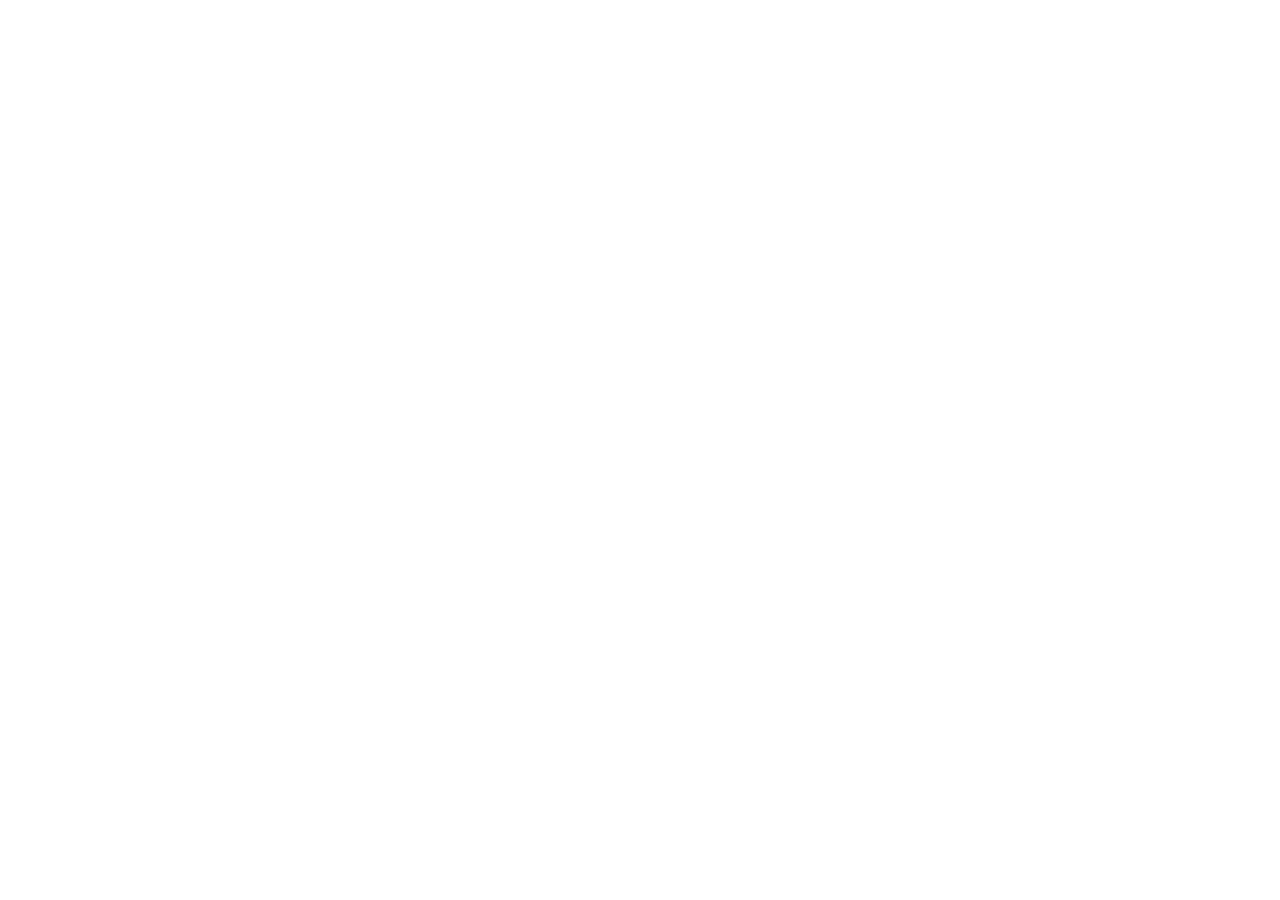
==== commit a3ac0d5f: "Tipio moved to gettipio.com: redirect old pages" ====
--- a/tipio/index.html
+++ b/tipio/index.html
@@ -1,277 +1,7 @@
 <!doctype html>
-<html lang="en"><head>
-<meta charset="utf-8"><meta name="viewport" content="width=device-width, initial-scale=1">
-<title>Tipio: Tip Tracker App &amp; Server Tip Log for iPhone</title>
-<meta name="description" content="Log tips and hours in seconds and see your real hourly pay. A private server tip log with a pay stub check and No Tax on Tips totals. Free.">
-<meta property="og:type" content="website">
-<meta property="og:title" content="Tipio: Tip Tracker App &amp; Server Tip Log for iPhone">
-<meta property="og:description" content="Log tips and hours in seconds and see your real hourly pay. A private server tip log with a pay stub check and No Tax on Tips totals. Free.">
-<meta name="theme-color" content="#F6F5F1" media="(prefers-color-scheme: light)">
-<meta name="theme-color" content="#0B1220" media="(prefers-color-scheme: dark)">
-<link rel="icon" href="favicon.png"><link rel="apple-touch-icon" href="apple-touch-icon.png">
-<link rel="preload" href="fonts/Geist-SemiBold.ttf" as="font" type="font/ttf" crossorigin>
-<link rel="stylesheet" href="style.css">
-<script type="application/ld+json">
-{"@context":"https://schema.org","@type":"SoftwareApplication","name":"Tipio","operatingSystem":"iOS","applicationCategory":"FinanceApplication",
- "description":"Log tips and hours in seconds and see your real hourly pay. A private server tip log with a pay stub check and No Tax on Tips totals.",
- "offers":{"@type":"Offer","price":"0","priceCurrency":"USD"}}
-</script>
-<script type="application/ld+json">
-{"@context":"https://schema.org","@type":"FAQPage","mainEntity":[
- {"@type":"Question","name":"Is Tipio free?","acceptedAnswer":{"@type":"Answer","text":"Yes. Logging, the shift timer, 2 jobs, the calendar, the month-end forecast, the pay stub check and the monthly tip report are free, with one small ad. Pro is $12.99 a year (the first 7 days free), $1.99 a month or $29.99 once."}},
- {"@type":"Question","name":"Does Tipio do my taxes?","acceptedAnswer":{"@type":"Answer","text":"No. It keeps a record of what you enter and adds it up. It doesn't file anything or give tax advice; your W-2 and a tax professional have the final word."}},
- {"@type":"Question","name":"Do my tips count for No Tax on Tips?","acceptedAnswer":{"@type":"Answer","text":"Tips customers choose to give, in a job on the IRS list of tipped occupations, usually do: up to $25,000 per return for 2025–2028, less above $150,000 of income ($300,000 joint). Automatic gratuities and service charges don't. Check IRS.gov for your case."}},
- {"@type":"Question","name":"Where are my tips stored?","acceptedAnswer":{"@type":"Answer","text":"On your iPhone, in your normal iPhone and iCloud backups, in any folder you pick for the daily copy and, with Pro, in your own private iCloud. Signing in is optional, and your shifts never go to a server either way."}},
- {"@type":"Question","name":"Can I bring my history from another app?","acceptedAnswer":{"@type":"Answer","text":"Yes. Export a CSV from your old tip app or spreadsheet and import it in Settings. You see a preview first, and duplicates are skipped."}},
- {"@type":"Question","name":"I deliver or do gig work. Does it fit?","acceptedAnswer":{"@type":"Answer","text":"You can log tips and other pay (fares, fees, commission) for each job. Mileage isn't tracked."}}
-]}
-</script>
-</head><body class="lp">
-<svg width="0" height="0" style="position:absolute" aria-hidden="true">
-<symbol id="i-check" viewBox="0 0 24 24"><path d="M5 12.5 10 17.5 19 7" fill="none" stroke="currentColor" stroke-width="2.6" stroke-linecap="round" stroke-linejoin="round"/></symbol>
-<symbol id="i-user" viewBox="0 0 24 24"><path d="M16 21v-2a4 4 0 0 0-4-4H6a4 4 0 0 0-4 4v2M9 11a4 4 0 1 0 0-8 4 4 0 0 0 0 8M17 8l5 5M22 8l-5 5" fill="none" stroke="currentColor" stroke-width="2" stroke-linecap="round" stroke-linejoin="round"/></symbol>
-<symbol id="i-phone" viewBox="0 0 24 24"><path d="M7 2h10a2 2 0 0 1 2 2v16a2 2 0 0 1-2 2H7a2 2 0 0 1-2-2V4a2 2 0 0 1 2-2ZM11 18h2" fill="none" stroke="currentColor" stroke-width="2" stroke-linecap="round" stroke-linejoin="round"/></symbol>
-<symbol id="i-offline" viewBox="0 0 24 24"><path d="M2 2l20 20M8.5 16.5a5 5 0 0 1 7 0M5 13a10 10 0 0 1 5.2-2.8M19 13a10 10 0 0 0-2-1.5M12 20h.01" fill="none" stroke="currentColor" stroke-width="2" stroke-linecap="round" stroke-linejoin="round"/></symbol>
-</svg>
-
-<header class="lp-top wrap">
-  <a class="lp-brand" href="./"><img src="icon.png" alt="" width="36" height="36"><span>Tipio</span></a>
-  <nav class="lp-nav" aria-label="Sections">
-    <a href="#features">Features</a><a href="#how">How it works</a><a href="#timer">Shift timer</a><a href="#taxes">Tax season</a><a href="#pricing">Pricing</a><a href="#faq">FAQ</a>
-  </nav>
-  <span class="store sm"><small>Coming soon on the</small><b>App Store</b></span>
-  <details class="lp-menu">
-    <summary aria-label="Menu"><svg width="20" height="20" viewBox="0 0 24 24" fill="none" stroke="currentColor" stroke-width="2.2" stroke-linecap="round" aria-hidden="true"><path d="M4 7h16M4 12h16M4 17h16"/></svg></summary>
-    <nav aria-label="Sections">
-      <a href="#features">Features</a><a href="#how">How it works</a><a href="#timer">Shift timer</a><a href="#taxes">Tax season</a><a href="#pricing">Pricing</a><a href="#faq">FAQ</a><a href="support.html">Support</a>
-    </nav>
-  </details>
-</header>
-
-<main id="main">
-<section class="lp-hero wrap">
-  <div>
-    <h1 class="eyebrow">Tip tracker app for servers and bartenders</h1>
-    <p class="display">Know what you really make.</p>
-    <p class="copy">Log tonight’s tips in seconds. Tipio turns card tips, cash tips, tip-out and base pay into one number: your real hourly pay.</p>
-    <div class="cta"><span class="store lg"><small>Coming soon on the</small><b>App Store</b></span><p>Free to start<br>Pro $12.99 a year, first week free</p></div>
-    <ul class="chips">
-      <li><svg width="18" height="18" aria-hidden="true"><use href="#i-user"/></svg>No account needed</li>
-      <li><svg width="18" height="18" aria-hidden="true"><use href="#i-phone"/></svg>Shifts stay on your iPhone</li>
-      <li><svg width="18" height="18" aria-hidden="true"><use href="#i-offline"/></svg>Works offline</li>
-    </ul>
-  </div>
-  <div class="hero-art">
-    <div class="phone cut lift"><div class="screen"><picture><source srcset="shots/calendar-dark.jpg" media="(prefers-color-scheme: dark)"><img src="shots/calendar-light.jpg" width="552" height="1200" alt="Tipio’s month calendar: what each day of October paid, colored great, typical or slow, with $4,291 earned at $32.26 an hour."></picture></div></div>
-    <div class="receipt" role="group" aria-label="Example shift">
-      <div class="body">
-        <p class="eyebrow">Fri · dinner · 5:00 – 11:30 PM</p>
-        <ul class="lines">
-          <li><span>Card tips</span><i></i><span>164.00</span></li>
-          <li><span>Cash tips</span><i></i><span>58.00</span></li>
-          <li><span>Tip-out, 10%</span><i></i><span>−22.20</span></li>
-          <li><span>Base 6.5 h × $2.13</span><i></i><span>13.85</span></li>
-        </ul>
-        <div class="total"><span>You made</span><b>$213<small>.65</small></b></div>
-        <div class="rate"><span>Real hourly pay</span><b>$32.87/h</b></div>
-      </div>
-    </div>
-  </div>
-</section>
-
-<section id="features" class="wrap">
-  <p class="eyebrow pos">Free, from your first shift</p>
-  <h2>Three answers every server wants after a shift.</h2>
-  <div class="cards">
-    <article class="fcard">
-      <p class="eyebrow hot">What did I really make an hour?</p>
-      <h3>Your real hourly pay</h3>
-      <p>Tips you kept, plus base pay and auto-gratuity, divided by your hours. For the week, the month and every shift.</p>
-      <div class="grow"></div>
-      <div class="phone cut"><div class="screen"><picture><source srcset="shots/shifts-dark.jpg" media="(prefers-color-scheme: dark)"><img src="shots/shifts-light.jpg" width="552" height="1200" loading="lazy" alt="The Shifts tab: $1,027.73 this week at $30.23 an hour over 34 hours."></picture></div></div>
-    </article>
-    <article class="fcard">
-      <p class="eyebrow hot">Does my paycheck match my tips?</p>
-      <h3>Pay stub check</h3>
-      <p>What each pay period should show on your stub: hours, base pay and card tips. Weekly, every 2 weeks, twice a month or monthly.</p>
-      <div class="grow"></div>
-      <div class="phone cut"><div class="screen"><picture><source srcset="shots/pay-stub-dark.jpg" media="(prefers-color-scheme: dark)"><img src="shots/pay-stub-light.jpg" width="552" height="1200" loading="lazy" alt="Pay stub check: base pay, card tips and auto-gratuity for the last pay period, with the expected gross pay."></picture></div></div>
-    </article>
-    <article class="fcard">
-      <p class="eyebrow hot">Am I ready for tax time?</p>
-      <h3>No Tax on Tips helper</h3>
-      <p>Tips you kept this year, apart from auto-gratuities, toward the $25,000 deduction cap. Plus each job’s monthly tip report, due by the 10th.</p>
-      <div class="grow"></div>
-      <div class="phone cut"><div class="screen"><picture><source srcset="shots/taxes-dark.jpg" media="(prefers-color-scheme: dark)"><img src="shots/taxes-light.jpg" width="552" height="1200" loading="lazy" alt="The Taxes tab: tips kept in 2026 split into card, cash and tipped out, and each job’s September tip report."></picture></div></div>
-    </article>
-  </div>
-</section>
-
-<section id="how" class="wrap split">
-  <div>
-    <p class="eyebrow">How it works</p>
-    <h2>A few taps after every shift.</h2>
-    <ol class="steps">
-      <li><span class="n">01</span><div><h3>Add your job</h3><p>Role, base pay, your usual tip-out and your pay schedule. Two jobs are free.</p></div></li>
-      <li><span class="n">02</span><div><h3>Log after each shift</h3><p>Card tips, cash tips and hours, or start the shift timer when you clock in. Your tip-out fills itself in, and a reminder comes only on days you haven’t logged.</p></div></li>
-      <li><span class="n">03</span><div><h3>See where you stand</h3><p>Your real hourly pay, a month calendar, a month-end forecast and your totals for tax time.</p></div></li>
-    </ol>
-  </div>
-  <div class="phones">
-    <div class="phone lift"><div class="screen"><picture><source srcset="shots/log-shift-dark.jpg" media="(prefers-color-scheme: dark)"><img src="shots/log-shift-light.jpg" width="552" height="1200" loading="lazy" alt="New shift: card tips $212.50, cash tips $64, tip-out filled in at 10%, 7:00 PM to 1:30 AM, $281.35 at $43.28 an hour."></picture></div></div>
-    <div class="phone small lift alt"><div class="screen"><picture><source srcset="shots/widgets-dark.jpg" media="(prefers-color-scheme: dark)"><img src="shots/widgets-light.jpg" width="552" height="1200" loading="lazy" alt="Tipio widgets on the Lock Screen and Home Screen: this week’s pay and a Log shift button."></picture></div></div>
-  </div>
-</section>
-
-<section id="timer" class="wrap">
-  <div class="timer">
-    <div>
-      <p class="eyebrow pos">Shift timer · free</p>
-      <h2>Clock in with one tap. Log when you clock out.</h2>
-      <p class="copy">Start a timer when your shift starts. It runs on your Lock Screen, in the Dynamic Island and in a bar above the tabs, on every tab. End it and the log opens with the job and times filled in: just add your tips.</p>
-      <ul class="checks">
-        <li><svg width="18" height="18" aria-hidden="true"><use href="#i-check"/></svg><span>On your Lock Screen and in the Dynamic Island</span></li>
-        <li><svg width="18" height="18" aria-hidden="true"><use href="#i-check"/></svg><span>A timer bar on every tab of the app</span></li>
-        <li><svg width="18" height="18" aria-hidden="true"><use href="#i-check"/></svg><span>Breaks aren’t counted as time worked</span></li>
-        <li><svg width="18" height="18" aria-hidden="true"><use href="#i-check"/></svg><span>End &amp; log tips: job, start and end time filled in</span></li>
-      </ul>
-    </div>
-    <div class="phones">
-      <div class="phone cut"><div class="screen"><picture><source srcset="shots/timer-dark.jpg" media="(prefers-color-scheme: dark)"><img src="shots/timer-light.jpg" width="552" height="1200" loading="lazy" alt="The Shifts tab with a running shift timer at Harbor Grill: 1:42 hours, started 8:57 AM, with End &amp; log tips and Break buttons."></picture></div></div>
-      <div class="phone cut alt"><div class="screen"><picture><source srcset="shots/lock-screen-dark.jpg" media="(prefers-color-scheme: dark)"><img src="shots/lock-screen-light.jpg" width="552" height="1200" loading="lazy" alt="The shift timer on the iPhone Lock Screen: 1:42:50 at The Copper Room, with End &amp; log tips and Break."></picture></div></div>
-    </div>
-  </div>
-</section>
-
-<section class="wrap also">
-  <h3>Also free</h3>
-  <div class="grid4">
-    <div><b>Month calendar</b><span>What each day paid, and your hourly rate.</span></div>
-    <div><b>Month-end forecast</b><span>From your own last 90 days.</span></div>
-    <div><b>State rules</b><span>What your state does with the tip deduction.</span></div>
-    <div><b>Widgets</b><span>This week’s pay on your Home and Lock Screen.</span></div>
-    <div><b>Reminders</b><span>Only on days you haven’t logged.</span></div>
-    <div><b>Import and export</b><span>CSV in from other tip apps, CSV out anytime.</span></div>
-    <div><b>Automatic backup</b><span>A daily copy to a folder you pick, like iCloud Drive.</span></div>
-    <div><b>2 jobs</b><span>A main job and a side gig, each with its own tip-out.</span></div>
-  </div>
-</section>
-
-<section id="taxes" class="band">
-  <div class="wrap inner">
-    <div>
-      <p class="eyebrow">Tax season · returns due April 15</p>
-      <h2>No Tax on Tips? Keep the record that backs it up.</h2>
-      <p class="copy">From 2025 to 2028, tipped workers can deduct up to $25,000 of qualified tips from federal income tax. Tipio keeps the tips you kept apart from automatic gratuities, and adds them up for the year.</p>
-      <ul class="checks">
-        <li><svg width="18" height="18" aria-hidden="true"><use href="#i-check"/></svg><span>Tips you kept, per year and per job</span></li>
-        <li><svg width="18" height="18" aria-hidden="true"><use href="#i-check"/></svg><span>Auto-gratuities and service charges kept apart, since they don’t qualify</span></li>
-        <li><svg width="18" height="18" aria-hidden="true"><use href="#i-check"/></svg><span>Each employer’s monthly tip report, with a reminder before the 10th</span></li>
-        <li><svg width="18" height="18" aria-hidden="true"><use href="#i-check"/></svg><span>Pro: a tax-year tip report, PDF and spreadsheet, for whoever does your taxes</span></li>
-      </ul>
-      <p class="fine">Estimates from your own entries, for personal record-keeping. Not tax advice: Tipio doesn’t file anything. Social Security and Medicare tax still apply, and state rules vary. Not affiliated with or endorsed by the IRS.</p>
-    </div>
-    <div class="receipt" role="group" aria-label="Example tax-year total">
-      <div class="body">
-        <p class="eyebrow">Tips you kept in 2026</p>
-        <p class="big">$18,240<small>.55</small></p>
-        <div class="bar" aria-hidden="true"><span></span><span></span><span></span></div>
-        <ul class="lines">
-          <li><span>Card</span><i></i><span>14,980.20</span></li>
-          <li><span>Cash</span><i></i><span>4,912.35</span></li>
-          <li><span>Tipped out</span><i></i><span>−1,652.00</span></li>
-          <li class="apart"><span>Auto-gratuity, kept apart</span><i></i><span>1,286.40</span></li>
-        </ul>
-        <div class="cap"><span>$25,000 deduction cap</span><span class="pill">$6,759 to go</span></div>
-      </div>
-    </div>
-  </div>
-</section>
-
-<section class="wrap">
-  <p class="eyebrow">Private by design</p>
-  <h2>Your shifts stay on your iPhone.</h2>
-  <div class="three">
-    <div><h3>Sign-in is optional</h3><p>You never need an account. Open the app and log. Sign in with Apple or Google only if you want to.</p></div>
-    <div><h3>No server to lose</h3><p>Your shifts never go to a server, even if you sign in, so there’s nothing for us to leak, sell or lose.</p></div>
-    <div><h3>Backups you own</h3><p>A daily copy in a folder you pick, like iCloud Drive, free. With Pro, iCloud backup brings everything back on a new iPhone.</p></div>
-  </div>
-  <p class="adnote">The free version shows one small Google ad at the end of your shifts list; Google’s ad software collects some device data to show it (see the <a href="privacy.html">privacy policy</a>). Pro has no ads.</p>
-</section>
-
-<section id="pricing" class="wrap">
-  <p class="eyebrow">Pricing</p>
-  <h2>Free for everyday logging. Pro for the full picture.</h2>
-  <div class="plans">
-    <div class="plan">
-      <p class="eyebrow">Free</p>
-      <p class="price">$0</p>
-      <p class="sub">With one small ad at the end of your shifts list</p>
-      <ul class="checks">
-        <li><svg width="18" height="18" aria-hidden="true"><use href="#i-check"/></svg><span>Unlimited shifts for 2 jobs</span></li>
-        <li><svg width="18" height="18" aria-hidden="true"><use href="#i-check"/></svg><span>Shift timer on your Lock Screen and in the Dynamic Island</span></li>
-        <li><svg width="18" height="18" aria-hidden="true"><use href="#i-check"/></svg><span>Real hourly pay, calendar and month-end forecast</span></li>
-        <li><svg width="18" height="18" aria-hidden="true"><use href="#i-check"/></svg><span>Pay stub check</span></li>
-        <li><svg width="18" height="18" aria-hidden="true"><use href="#i-check"/></svg><span>Monthly tip report and your No Tax on Tips total</span></li>
-        <li><svg width="18" height="18" aria-hidden="true"><use href="#i-check"/></svg><span>Widgets, reminders, CSV export and automatic backup</span></li>
-      </ul>
-      <span class="store"><small>Coming soon on the</small><b>App Store</b></span>
-    </div>
-    <div class="plan pro">
-      <div class="head"><p class="eyebrow">Tipio Pro</p><span class="pill">7 days free</span></div>
-      <p class="price">$12.99<small> a year</small></p>
-      <p class="sub">Or $1.99 a month, or $29.99 once</p>
-      <ul class="checks">
-        <li><svg width="18" height="18" aria-hidden="true"><use href="#i-check"/></svg><span>Everything in Free, with no ads</span></li>
-        <li><svg width="18" height="18" aria-hidden="true"><use href="#i-check"/></svg><span>Insights: best days, hourly pay by week, day vs night</span></li>
-        <li><svg width="18" height="18" aria-hidden="true"><use href="#i-check"/></svg><span>Forecast extras: likely range and what one more shift adds</span></li>
-        <li><svg width="18" height="18" aria-hidden="true"><use href="#i-check"/></svg><span>Tax-year tip report (PDF and spreadsheet) for your preparer</span></li>
-        <li><svg width="18" height="18" aria-hidden="true"><use href="#i-check"/></svg><span>iCloud backup to a new iPhone</span></li>
-        <li><svg width="18" height="18" aria-hidden="true"><use href="#i-check"/></svg><span>Unlimited jobs and goals</span></li>
-      </ul>
-      <p class="fine">The free week comes with the annual plan. Cancel anytime in Settings › your name › Subscriptions. If notifications are on, Tipio reminds you 3 days before the trial ends.</p>
-    </div>
-  </div>
-</section>
-
-<section id="faq" class="wrap faq">
-  <div class="faq-side">
-    <p class="eyebrow">FAQ</p>
-    <h2>Questions servers ask</h2>
-    <p class="desk">Anything else? <a href="support.html">Support</a> answers within two working days.</p>
-  </div>
-  <div class="faq-list">
-    <div>
-      <div><h3>Is Tipio free?</h3><p>Yes. Logging, the shift timer, 2 jobs, the calendar, the month-end forecast, the pay stub check and the monthly tip report are free, with one small ad. Pro is $12.99 a year (the first 7 days free), $1.99 a month or $29.99 once.</p></div>
-      <div><h3>Does Tipio do my taxes?</h3><p>No. It keeps a record of what you enter and adds it up. It doesn’t file anything or give tax advice; your W-2 and a tax professional have the final word.</p></div>
-      <div><h3>Do my tips count for No Tax on Tips?</h3><p>Tips customers choose to give, in a job on the IRS list of tipped occupations, usually do: up to $25,000 per return for 2025–2028, less above $150,000 of income ($300,000 joint). Automatic gratuities and service charges don’t. Check IRS.gov for your case.</p></div>
-    </div>
-    <div>
-      <div><h3>Where are my tips stored?</h3><p>On your iPhone, in your normal iPhone and iCloud backups, in any folder you pick for the daily copy and, with Pro, in your own private iCloud. Signing in is optional, and your shifts never go to a server either way.</p></div>
-      <div><h3>Can I bring my history from another app?</h3><p>Yes. Export a CSV from your old tip app or spreadsheet and import it in Settings. You see a preview first, and duplicates are skipped.</p></div>
-      <div><h3>I deliver or do gig work. Does it fit?</h3><p>You can log tips and other pay (fares, fees, commission) for each job. Mileage isn’t tracked.</p></div>
-    </div>
-  </div>
-  <p class="faq-more">Anything else? <a href="support.html">Support</a> answers within two working days.</p>
-</section>
-
-<section class="wrap end">
-  <img src="icon.png" alt="" width="104" height="104">
-  <p class="big2">Start tonight’s shift log.</p>
-  <p class="copy">Free on iPhone. No account needed.</p>
-  <span class="store lg"><small>Coming soon on the</small><b>App Store</b></span>
-</section>
-</main>
-
-<footer class="lp-foot wrap">
-  <div>
-    <a class="lp-brand" href="./"><img src="icon.png" alt="" width="28" height="28"><span>Tipio</span></a>
-    <p>© 2026 Victor Kurilo Potrebko · Tipio is for personal record-keeping. Not affiliated with or endorsed by the IRS.</p>
-  </div>
-  <nav aria-label="Legal"><a href="privacy.html">Privacy</a><a href="support.html">Support</a><a href="https://www.apple.com/legal/internet-services/itunes/dev/stdeula/">Terms of Use</a></nav>
-</footer>
-<script>
-// Close the phone menu after picking a section.
-document.querySelectorAll('.lp-menu nav a').forEach(a => a.addEventListener('click', () => a.closest('details').open = false));
-</script>
-</body></html>
+<html lang="en"><head><meta charset="utf-8">
+<title>Tipio has moved</title>
+<link rel="canonical" href="https://gettipio.com/">
+<meta http-equiv="refresh" content="0; url=https://gettipio.com/">
+<script>location.replace("https://gettipio.com/"+location.hash)</script>
+</head><body><p>Tipio has moved to <a href="https://gettipio.com/">gettipio.com/</a>.</p></body></html>
